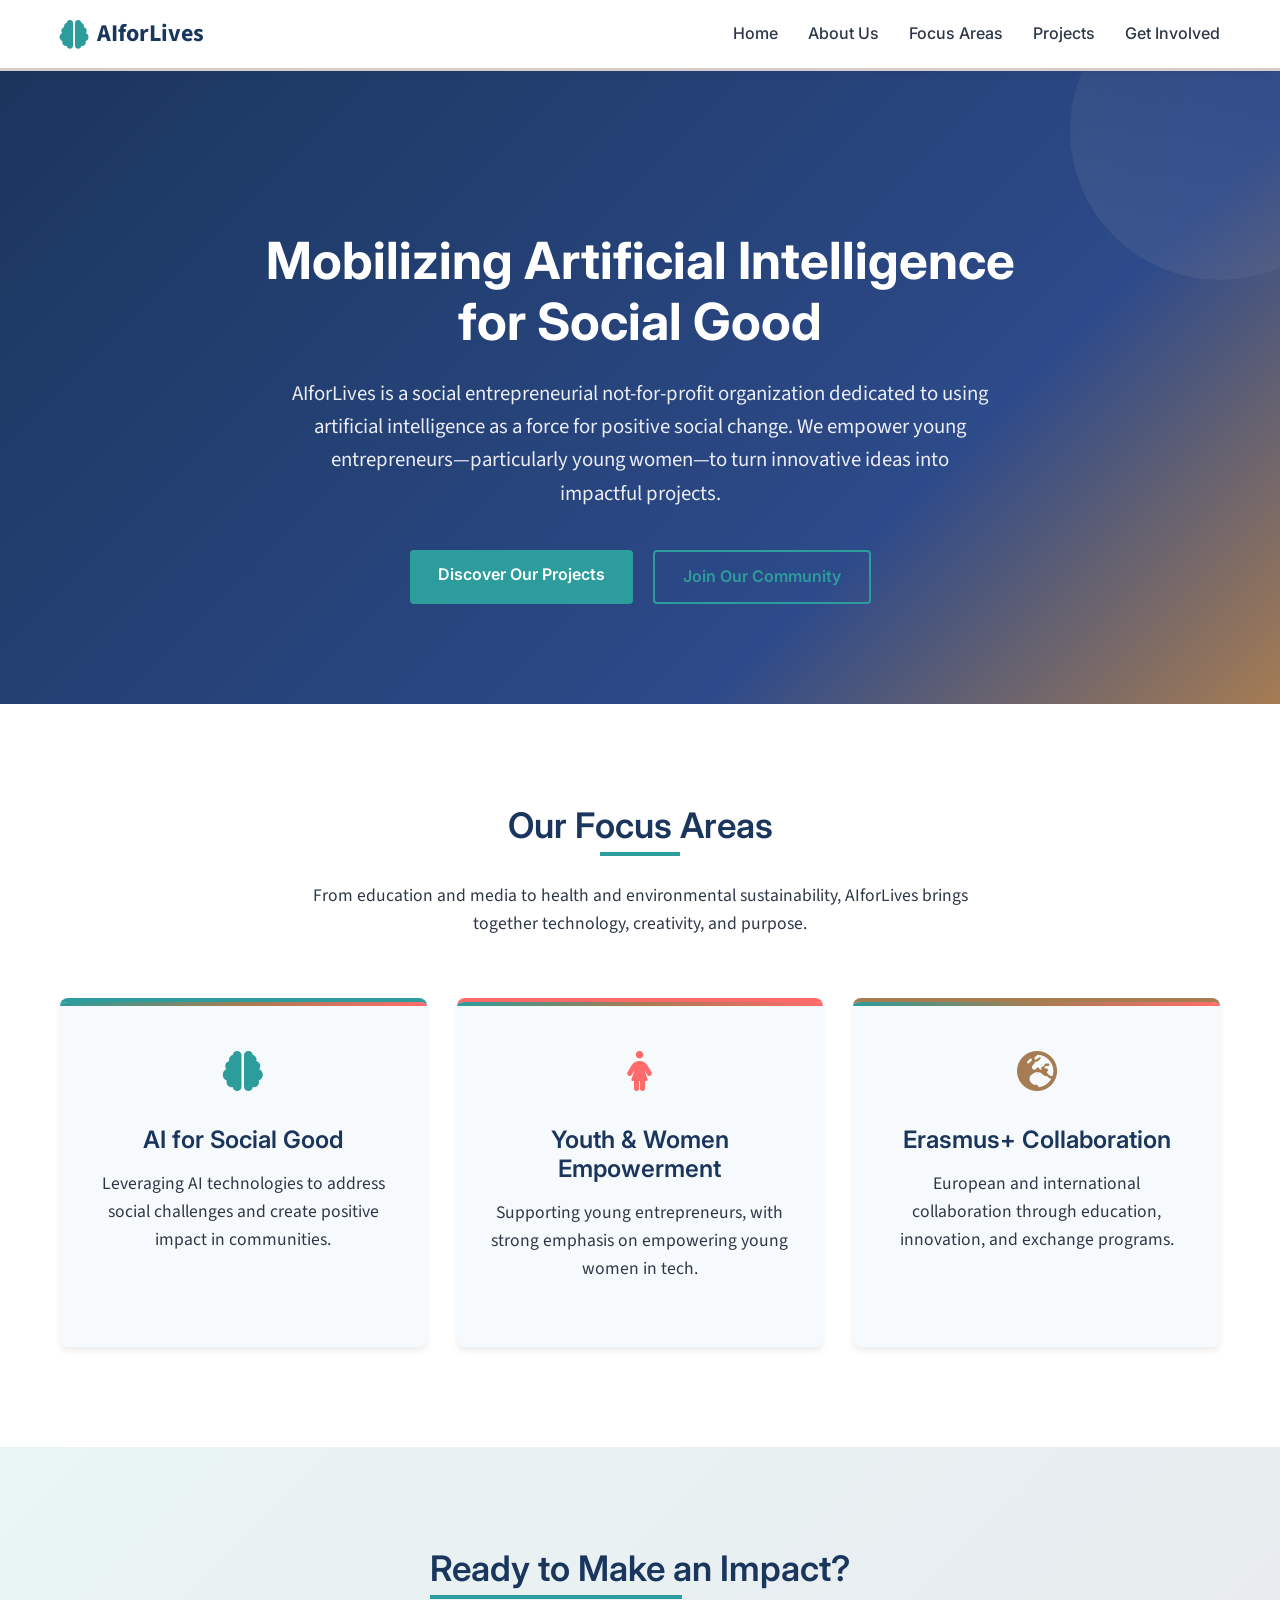
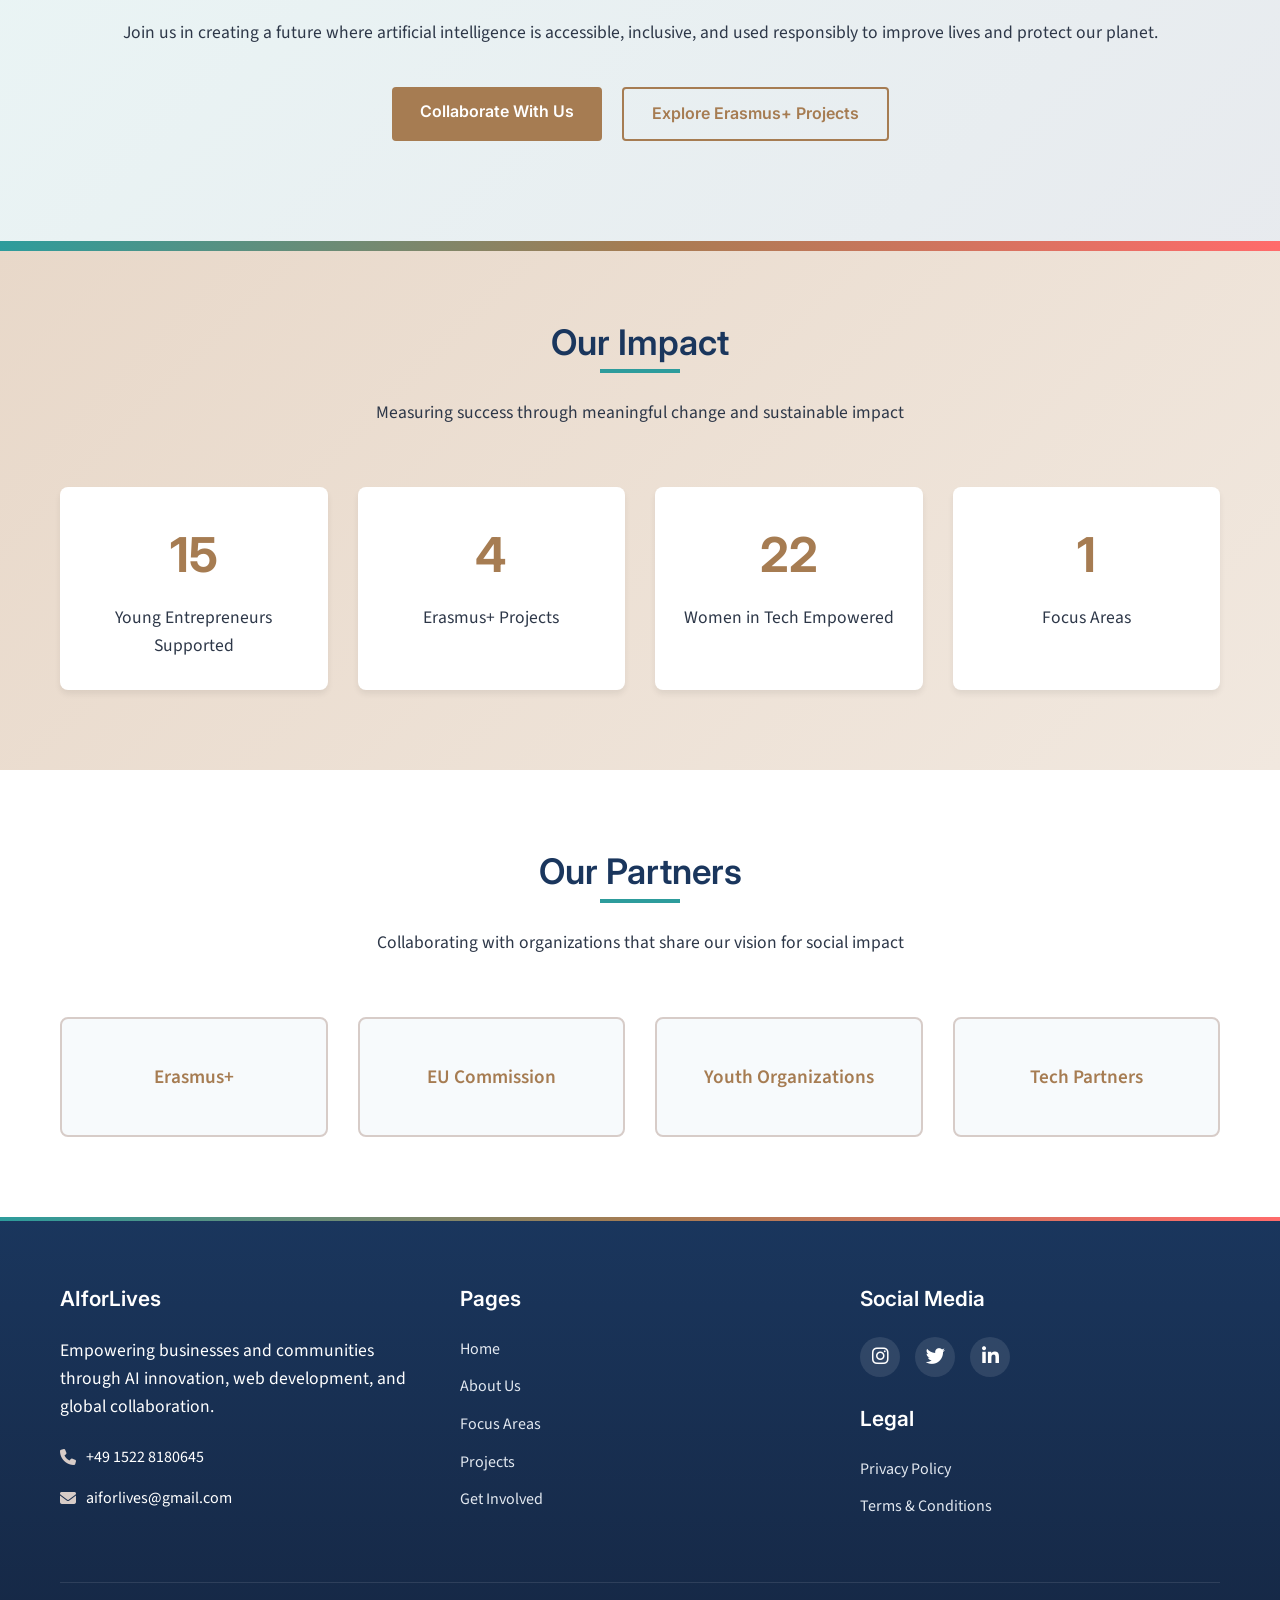
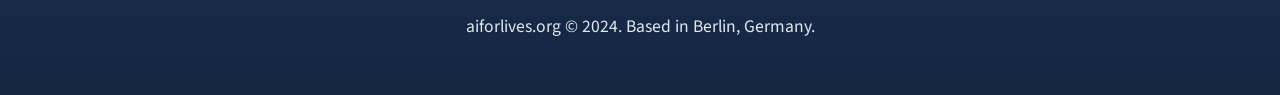
==== index.html @ 3a148ede "added content" ====
<!DOCTYPE html>
<html lang="en">
  <head>
    <meta charset="UTF-8" />
    <meta name="viewport" content="width=device-width, initial-scale=1.0" />
    <title>AI For Lives - Mobilizing AI for Social Good</title>
    <meta
      name="description"
      content="AIforLives is a social entrepreneurial not‑for‑profit organization dedicated to using artificial intelligence as a force for positive social change."
    />

    <!-- Fonts -->
    <link rel="preconnect" href="https://fonts.googleapis.com" />
    <link rel="preconnect" href="https://fonts.gstatic.com" crossorigin />
    <link
      href="https://fonts.googleapis.com/css2?family=Inter:wght@300;400;500;600;700&family=Source+Sans+Pro:wght@300;400;600&display=swap"
      rel="stylesheet"
    />

    <!-- Icons -->
    <link
      rel="stylesheet"
      href="https://cdnjs.cloudflare.com/ajax/libs/font-awesome/6.4.0/css/all.min.css"
    />

    <!-- CSS -->
    <link rel="stylesheet" href="css/style.css" />
    <link rel="stylesheet" href="css/responsive.css" />

    <!-- Favicon -->
    <link rel="icon" type="image/x-icon" href="images/favicon.ico" />
  </head>
  <body>
    <!-- Navigation -->
    <header>
      <div class="container header-container">
        <a href="index.html" class="logo">
          <i class="fas fa-brain logo-icon"></i>
          AIforLives
        </a>

        <button
          class="mobile-menu-btn"
          id="mobileMenuBtn"
          aria-label="Toggle menu"
        >
          <i class="fas fa-bars"></i>
        </button>

        <nav id="mainNav">
          <ul>
            <li><a href="index.html" class="active">Home</a></li>
            <li><a href="about.html">About Us</a></li>
            <li><a href="focus.html">Focus Areas</a></li>
            <li><a href="projects.html">Projects</a></li>
            <li><a href="contact.html">Get Involved</a></li>
          </ul>
        </nav>
      </div>
    </header>

    <!-- Hero Section -->
    <section class="hero" id="home">
      <div class="container">
        <h1>Mobilizing Artificial Intelligence for Social Good</h1>
        <p>
          AIforLives is a social entrepreneurial not‑for‑profit organization
          dedicated to using artificial intelligence as a force for positive
          social change. We empower young entrepreneurs—particularly young
          women—to turn innovative ideas into impactful projects.
        </p>
        <div class="hero-buttons">
          <a href="projects.html" class="btn btn-primary"
            >Discover Our Projects</a
          >
          <a href="contact.html" class="btn btn-secondary"
            >Join Our Community</a
          >
        </div>
      </div>
    </section>

    <!-- Focus Areas Preview -->
    <section class="focus-areas-preview">
      <div class="container">
        <div class="section-title">
          <h2>Our Focus Areas</h2>
          <p>
            From education and media to health and environmental sustainability,
            AIforLives brings together technology, creativity, and purpose.
          </p>
        </div>

        <div class="focus-cards">
          <div class="focus-card">
            <div class="focus-icon">
              <i class="fas fa-brain"></i>
            </div>
            <h3>AI for Social Good</h3>
            <p>
              Leveraging AI technologies to address social challenges and create
              positive impact in communities.
            </p>
          </div>

          <div class="focus-card">
            <div class="focus-icon">
              <i class="fas fa-female"></i>
            </div>
            <h3>Youth & Women Empowerment</h3>
            <p>
              Supporting young entrepreneurs, with strong emphasis on empowering
              young women in tech.
            </p>
          </div>

          <div class="focus-card">
            <div class="focus-icon">
              <i class="fas fa-globe-europe"></i>
            </div>
            <h3>Erasmus+ Collaboration</h3>
            <p>
              European and international collaboration through education,
              innovation, and exchange programs.
            </p>
          </div>
        </div>
      </div>
    </section>

    <!-- CTA Section -->
    <section class="cta-section">
      <div class="container">
        <h2>Ready to Make an Impact?</h2>
        <p>
          Join us in creating a future where artificial intelligence is
          accessible, inclusive, and used responsibly to improve lives and
          protect our planet.
        </p>
        <div class="cta-buttons">
          <a href="contact.html" class="btn btn-coral">Collaborate With Us</a>
          <a href="projects.html" class="btn btn-secondary"
            >Explore Erasmus+ Projects</a
          >
        </div>
      </div>
    </section>

    <!-- Add after CTA section and before footer -->

    <!-- Impact Stats Section -->
    <section class="impact-stats brown-section">
      <div class="container">
        <div class="section-title">
          <h2>Our Impact</h2>
          <p>
            Measuring success through meaningful change and sustainable impact
          </p>
        </div>

        <div class="stats-grid">
          <div class="stat-item">
            <div class="stat-number" data-count="50">0</div>
            <div class="stat-label">Young Entrepreneurs Supported</div>
          </div>
          <div class="stat-item">
            <div class="stat-number" data-count="12">0</div>
            <div class="stat-label">Erasmus+ Projects</div>
          </div>
          <div class="stat-item">
            <div class="stat-number" data-count="75">0</div>
            <div class="stat-label">Women in Tech Empowered</div>
          </div>
          <div class="stat-item">
            <div class="stat-number" data-count="3">0</div>
            <div class="stat-label">Focus Areas</div>
          </div>
        </div>
      </div>
    </section>

    <!-- Partners Section -->
    <section class="partners-section">
      <div class="container">
        <div class="section-title">
          <h2>Our Partners</h2>
          <p>
            Collaborating with organizations that share our vision for social
            impact
          </p>
        </div>

        <div class="partners-grid">
          <div class="partner-logo">Erasmus+</div>
          <div class="partner-logo">EU Commission</div>
          <div class="partner-logo">Youth Organizations</div>
          <div class="partner-logo">Tech Partners</div>
        </div>
      </div>
    </section>

    <!-- Footer -->
    <footer>
      <div class="container">
        <div class="footer-content">
          <div class="footer-col">
            <h3>AIforLives</h3>
            <p>
              Empowering businesses and communities through AI innovation, web
              development, and global collaboration.
            </p>
            <div class="contact-info">
              <div>
                <i class="fas fa-phone"></i>
                <span>+49 1522 8180645</span>
              </div>
              <div>
                <i class="fas fa-envelope"></i>
                <span>aiforlives@gmail.com</span>
              </div>
            </div>
          </div>

          <div class="footer-col">
            <h3>Pages</h3>
            <ul>
              <li><a href="index.html">Home</a></li>
              <li><a href="about.html">About Us</a></li>
              <li><a href="focus.html">Focus Areas</a></li>
              <li><a href="projects.html">Projects</a></li>
              <li><a href="contact.html">Get Involved</a></li>
            </ul>
          </div>

          <div class="footer-col">
            <h3>Social Media</h3>
            <div class="social-links">
              <a href="#" aria-label="Instagram"
                ><i class="fab fa-instagram"></i
              ></a>
              <a href="#" aria-label="X (Twitter)"
                ><i class="fab fa-twitter"></i
              ></a>
              <a href="#" aria-label="LinkedIn"
                ><i class="fab fa-linkedin-in"></i
              ></a>
            </div>

            <h3 style="margin-top: 30px;">Legal</h3>
            <ul>
              <li><a href="#">Privacy Policy</a></li>
              <li><a href="#">Terms & Conditions</a></li>
            </ul>
          </div>
        </div>

        <div class="copyright">
          <p>aiforlives.org © 2024. Based in Berlin, Germany.</p>
        </div>
      </div>
    </footer>

    <!-- JavaScript -->
    <script src="js/main.js"></script>
  </body>
</html>
---- css/style.css ----
/* CSS Variables */
:root {
  --primary-blue: #1a365d;
  --primary-blue-light: #2d4a8a;
  --teal: #2d9c9c;
  --teal-light: #4abfbf;
  --coral: #ff6b6b;
  --coral-light: #ff8e8e;
  --brown: #a67c52; /* Medium brown */
  --brown-light: #d7ccc8; /* Light brown */
  --brown-warm: #e8d8c9; /* Warm light brown */
  --light-gray: #f7fafc;
  --medium-gray: #e2e8f0;
  --dark-gray: #2d3748;
  --white: #ffffff;
  --transition: all 0.3s ease;
  --shadow: 0 4px 6px rgba(0, 0, 0, 0.07);
  --shadow-lg: 0 10px 25px rgba(0, 0, 0, 0.1);
}

/* Reset & Base Styles */
* {
  margin: 0;
  padding: 0;
  box-sizing: border-box;
}

html {
  scroll-behavior: smooth;
}

body {
  font-family: "Source Sans Pro", sans-serif;
  line-height: 1.6;
  color: var(--dark-gray);
  background-color: var(--white);
  overflow-x: hidden;
}

h1,
h2,
h3,
h4 {
  font-family: "Inter", sans-serif;
  font-weight: 600;
  line-height: 1.2;
  margin-bottom: 1rem;
  color: var(--primary-blue);
}

h1 {
  font-size: 2.8rem;
  font-weight: 700;
}

h2 {
  font-size: 2.2rem;
  position: relative;
  display: inline-block;
}

h2:after {
  content: "";
  position: absolute;
  width: 60%;
  height: 4px;
  background: var(--teal);
  bottom: -10px;
  left: 0;
}

h3 {
  font-size: 1.5rem;
}

p {
  margin-bottom: 1.5rem;
  font-size: 1.1rem;
}

a {
  text-decoration: none;
  color: var(--teal);
  transition: var(--transition);
}

a:hover {
  color: var(--teal-light);
}

.container {
  width: 100%;
  max-width: 1200px;
  margin: 0 auto;
  padding: 0 20px;
}

.btn {
  display: inline-block;
  padding: 12px 28px;
  border-radius: 4px;
  font-weight: 600;
  font-family: "Inter", sans-serif;
  cursor: pointer;
  transition: var(--transition);
  border: none;
  font-size: 1rem;
}

.btn-primary {
  background-color: var(--teal);
  color: var(--white);
}

.btn-primary:hover {
  background-color: var(--teal-light);
  color: var(--white);
  transform: translateY(-2px);
  box-shadow: var(--shadow);
}

.btn-secondary {
  background-color: transparent;
  color: var(--teal);
  border: 2px solid var(--teal);
}

.btn-secondary:hover {
  background-color: var(--teal);
  color: var(--white);
  transform: translateY(-2px);
}

.btn-coral {
  background-color: var(--coral);
  color: var(--white);
}

.btn-coral:hover {
  background-color: var(--coral-light);
  color: var(--white);
  transform: translateY(-2px);
}

/* Header & Navigation */
header {
  background-color: var(--white);
  box-shadow: 0 2px 10px rgba(0, 0, 0, 0.05);
  position: fixed;
  width: 100%;
  top: 0;
  z-index: 1000;
}

.header-container {
  display: flex;
  justify-content: space-between;
  align-items: center;
  padding: 15px 20px;
}

.logo {
  display: flex;
  align-items: center;
  font-weight: 700;
  font-size: 1.5rem;
  color: var(--primary-blue);
}

.logo-icon {
  color: var(--teal);
  margin-right: 8px;
  font-size: 1.8rem;
}

nav ul {
  display: flex;
  list-style: none;
}

nav li {
  margin-left: 30px;
}

nav a {
  color: var(--dark-gray);
  font-weight: 500;
  font-family: "Inter", sans-serif;
  position: relative;
  padding: 5px 0;
}

nav a:hover,
nav a.active {
  color: var(--teal);
}

nav a:after {
  content: "";
  position: absolute;
  width: 0;
  height: 2px;
  background: var(--teal);
  bottom: 0;
  left: 0;
  transition: var(--transition);
}

nav a:hover:after,
nav a.active:after {
  width: 100%;
}

.mobile-menu-btn {
  display: none;
  background: none;
  border: none;
  font-size: 1.5rem;
  color: var(--primary-blue);
  cursor: pointer;
}

/* Hero Section */
.hero h1 {
  color: var(--white);
  font-size: 3.2rem;
  max-width: 800px;
  margin: 0 auto 1.5rem;
}

.hero p {
  font-size: 1.3rem;
  max-width: 700px;
  margin: 0 auto 2.5rem;
  opacity: 0.9;
}

.hero-buttons {
  display: flex;
  justify-content: center;
  gap: 20px;
  margin-top: 2rem;
}

.btn-brown {
  background-color: var(--brown);
  color: var(--white);
}

.btn-brown:hover {
  background-color: #8c6b45;
  color: var(--white);
  transform: translateY(-2px);
}

.btn-brown-light {
  background-color: var(--brown-light);
  color: var(--dark-gray);
}

.btn-brown-light:hover {
  background-color: #c5b7b0;
  color: var(--dark-gray);
  transform: translateY(-2px);
}

/* Update hero section with brown accent */
.hero {
  background: linear-gradient(
    135deg,
    var(--primary-blue) 0%,
    var(--primary-blue-light) 70%,
    var(--brown) 100%
  );
  color: var(--white);
  padding: 160px 0 100px;
  margin-top: 70px;
  text-align: center;
  position: relative;
  overflow: hidden;
}

.hero:before {
  content: "";
  position: absolute;
  top: 0;
  right: 0;
  width: 300px;
  height: 300px;
  background: linear-gradient(45deg, var(--brown-light), transparent);
  border-radius: 50%;
  transform: translate(30%, -30%);
  opacity: 0.1;
}

/* Add brown accents to focus cards */
.focus-card:nth-child(1) {
  border-top-color: var(--teal);
}

.focus-card:nth-child(2) {
  border-top-color: var(--coral);
}

.focus-card:nth-child(3) {
  border-top-color: var(--brown);
}

/* Brown accent sections */
.brown-section {
  background-color: var(--brown-warm);
  padding: 80px 0;
}

/* Section Common Styles */
.section-title {
  text-align: center;
  margin-bottom: 60px;
}

.section-title h2:after {
  left: 50%;
  transform: translateX(-50%);
  width: 80px;
}

.section-title p {
  max-width: 700px;
  margin: 20px auto 0;
}

/* Focus Areas Preview */
.focus-areas-preview {
  padding: 100px 0;
  background-color: var(--white);
}

.focus-cards {
  display: grid;
  grid-template-columns: repeat(auto-fit, minmax(300px, 1fr));
  gap: 30px;
}

.focus-card {
  background: var(--light-gray);
  border-radius: 8px;
  padding: 40px 30px;
  text-align: center;
  box-shadow: var(--shadow);
  transition: var(--transition);
  border-top: 4px solid transparent;
}

.focus-card:hover {
  transform: translateY(-10px);
  box-shadow: var(--shadow-lg);
  border-top-color: var(--teal);
}

.focus-icon {
  font-size: 2.5rem;
  color: var(--teal);
  margin-bottom: 20px;
}

.focus-card h3 {
  margin-bottom: 15px;
}

.focus-card:nth-child(1) .focus-icon {
  color: var(--teal);
}

.focus-card:nth-child(2) .focus-icon {
  color: var(--coral);
}

.focus-card:nth-child(3) .focus-icon {
  color: var(--brown);
}

/* CTA Section */
.cta-section {
  padding: 100px 0;
  background: linear-gradient(
    135deg,
    rgba(45, 156, 156, 0.1) 0%,
    rgba(26, 54, 93, 0.1) 100%
  );
  text-align: center;
}

.cta-section h2 {
  margin-bottom: 30px;
}

.cta-buttons {
  display: flex;
  justify-content: center;
  gap: 20px;
  margin-top: 40px;
  flex-wrap: wrap;
}

/* Footer */
footer {
  background: linear-gradient(to bottom, var(--primary-blue) 0%, #152642 100%);
  color: var(--white);
  padding: 70px 0 30px;
  position: relative;
}

footer:before {
  content: "";
  position: absolute;
  top: 0;
  left: 0;
  right: 0;
  height: 4px;
  background: linear-gradient(90deg, var(--teal), var(--brown), var(--coral));
}

.footer-content {
  display: grid;
  grid-template-columns: repeat(auto-fit, minmax(250px, 1fr));
  gap: 40px;
  margin-bottom: 50px;
}

.footer-col h3 {
  color: var(--white);
  margin-bottom: 25px;
  font-size: 1.3rem;
}

.footer-col ul {
  list-style: none;
}

.footer-col li {
  margin-bottom: 12px;
}

.footer-col a {
  color: var(--medium-gray);
}

.footer-col a:hover {
  color: var(--teal-light);
}

.contact-info {
  margin-top: 10px;
}

.contact-info div {
  margin-bottom: 15px;
  display: flex;
  align-items: flex-start;
}

.contact-info i {
  margin-right: 10px;
  color: var(--brown-light);
  margin-top: 4px;
}

.social-links {
  display: flex;
  gap: 15px;
  margin-top: 20px;
}

.social-links a {
  display: inline-flex;
  align-items: center;
  justify-content: center;
  width: 40px;
  height: 40px;
  background-color: rgba(255, 255, 255, 0.1);
  border-radius: 50%;
  color: var(--white);
  font-size: 1.2rem;
  transition: var(--transition);
}

.social-links a:hover {
  background-color: var(--teal);
  transform: translateY(-3px);
}

.copyright {
  text-align: center;
  padding-top: 30px;
  border-top: 1px solid rgba(255, 255, 255, 0.1);
  color: var(--medium-gray);
  font-size: 0.9rem;
}

/* Impact Stats Section */
.impact-stats {
  padding: 80px 0;
  background: linear-gradient(135deg, var(--brown-warm) 0%, #f1e8df 100%);
  text-align: center;
}

.stats-grid {
  display: grid;
  grid-template-columns: repeat(auto-fit, minmax(200px, 1fr));
  gap: 30px;
  margin-top: 50px;
}

.stat-item {
  background: var(--white);
  padding: 30px 20px;
  border-radius: 8px;
  box-shadow: var(--shadow);
  transition: var(--transition);
}

.stat-item:hover {
  transform: translateY(-5px);
  box-shadow: var(--shadow-lg);
}

.stat-number {
  font-size: 3rem;
  font-weight: 700;
  font-family: "Inter", sans-serif;
  color: var(--brown);
  margin-bottom: 10px;
}

.stat-label {
  color: var(--dark-gray);
  font-size: 1.1rem;
}

/* Partners Section */
.partners-section {
  padding: 80px 0;
  background-color: var(--white);
}

.partners-grid {
  display: grid;
  grid-template-columns: repeat(auto-fit, minmax(200px, 1fr));
  gap: 30px;
  margin-top: 50px;
}

.partner-logo {
  background: var(--light-gray);
  border: 2px solid var(--brown-light);
  border-radius: 8px;
  height: 120px;
  display: flex;
  align-items: center;
  justify-content: center;
  font-weight: 600;
  color: var(--brown);
  font-size: 1.2rem;
  transition: var(--transition);
}

.partner-logo:hover {
  background: var(--brown-warm);
  transform: scale(1.05);
}

/* Update header with brown accent */
header {
  background-color: var(--white);
  box-shadow: 0 2px 10px rgba(0, 0, 0, 0.05);
  position: fixed;
  width: 100%;
  top: 0;
  z-index: 1000;
  border-bottom: 3px solid var(--brown-light);
}

/* Brown accent for active navigation */
nav a.active {
  color: var(--brown);
}

nav a.active:after {
  background: var(--brown);
}

/* Update buttons in CTA section */
.cta-buttons .btn:nth-child(1) {
  background-color: var(--brown);
}

.cta-buttons .btn:nth-child(1):hover {
  background-color: #8c6b45;
}

.cta-buttons .btn:nth-child(2) {
  border-color: var(--brown);
  color: var(--brown);
}

.cta-buttons .btn:nth-child(2):hover {
  background-color: var(--brown);
  color: var(--white);
}

/* Brown accent in focus cards */
.focus-card {
  position: relative;
  overflow: hidden;
}

.focus-card:after {
  content: "";
  position: absolute;
  top: 0;
  left: 0;
  width: 100%;
  height: 4px;
  background: linear-gradient(90deg, var(--teal), var(--brown), var(--coral));
}


/* Additional Utility Classes */
.brown-section {
    background: linear-gradient(135deg, var(--brown-warm) 0%, #f1e8df 100%);
    position: relative;
}

.brown-section:before {
    content: '';
    position: absolute;
    top: 0;
    left: 0;
    right: 0;
    height: 10px;
    background: linear-gradient(90deg, var(--teal), var(--brown), var(--coral));
}

/* Text colors */
.text-brown {
    color: var(--brown);
}

.text-teal {
    color: var(--teal);
}

.text-coral {
    color: var(--coral);
}

/* Background colors */
.bg-brown-light {
    background-color: var(--brown-light);
}

.bg-brown-warm {
    background-color: var(--brown-warm);
}

/* Border colors */
.border-brown {
    border-color: var(--brown);
}

.border-teal {
    border-color: var(--teal);
}

.border-coral {
    border-color: var(--coral);
}

/* Additional Button Styles for Focus Page */
.btn-teal {
    background-color: var(--teal);
    color: var(--white);
    border: none;
}

.btn-teal:hover {
    background-color: var(--teal-light);
    color: var(--white);
}

.btn-coral {
    background-color: var(--coral);
    color: var(--white);
    border: none;
}

.btn-coral:hover {
    background-color: var(--coral-light);
    color: var(--white);
}

.btn-brown {
    background-color: var(--brown);
    color: var(--white);
    border: none;
}

.btn-brown:hover {
    background-color: #8c6b45;
    color: var(--white);
}

.btn-small {
    padding: 8px 20px;
    font-size: 0.9rem;
}

/* Error States for Forms */
.error {
    border-color: var(--coral) !important;
    background-color: rgba(255, 107, 107, 0.05) !important;
}

.error:focus {
    box-shadow: 0 0 0 3px rgba(255, 107, 107, 0.1) !important;
}

.error-message {
    color: var(--coral) !important;
    font-size: 0.9rem !important;
    margin-top: 5px !important;
}

.checkbox-group.error label {
    color: var(--coral) !important;
}

/* Animation for form success */
@keyframes fadeInUp {
    from {
        opacity: 0;
        transform: translateY(20px);
    }
    to {
        opacity: 1;
        transform: translateY(0);
    }
}

.form-success {
    animation: fadeInUp 0.5s ease;
}

/* Loading spinner */
.fa-spinner {
    animation: spin 1s linear infinite;
}

@keyframes spin {
    0% { transform: rotate(0deg); }
    100% { transform: rotate(360deg); }
}
---- css/responsive.css ----
/* Responsive Styles */
@media (max-width: 1200px) {
  .container {
    max-width: 1000px;
  }
}

@media (max-width: 992px) {
  h1 {
    font-size: 2.5rem;
  }

  h2 {
    font-size: 2rem;
  }

  .hero {
    padding: 140px 0 80px;
  }

  .hero h1 {
    font-size: 2.8rem;
  }

  .focus-cards {
    grid-template-columns: repeat(auto-fit, minmax(280px, 1fr));
  }
}

@media (max-width: 768px) {
  .mobile-menu-btn {
    display: block;
  }

  nav {
    position: fixed;
    top: 70px;
    left: 0;
    width: 100%;
    background-color: var(--white);
    box-shadow: 0 5px 10px rgba(0, 0, 0, 0.1);
    transform: translateY(-150%);
    transition: transform 0.3s ease;
    z-index: 999;
    overflow-y: auto;
    max-height: calc(100vh - 70px);
  }

  nav.active {
    transform: translateY(0);
  }

  nav ul {
    flex-direction: column;
    padding: 20px;
  }

  nav li {
    margin: 0 0 20px 0;
  }

  .hero-buttons,
  .cta-buttons {
    flex-direction: column;
    align-items: center;
  }

  .btn {
    width: 100%;
    max-width: 300px;
    text-align: center;
    margin-bottom: 10px;
  }

  .focus-cards {
    grid-template-columns: 1fr;
    gap: 20px;
  }

  .footer-content {
    grid-template-columns: 1fr;
    gap: 30px;
  }
}

@media (max-width: 576px) {
  h1 {
    font-size: 2.2rem;
  }

  h2 {
    font-size: 1.8rem;
  }

  h3 {
    font-size: 1.3rem;
  }

  .hero h1 {
    font-size: 2.2rem;
  }

  .hero p {
    font-size: 1.1rem;
  }

  .header-container {
    padding: 15px;
  }

  .container {
    padding: 0 15px;
  }

  .hero,
  .focus-areas-preview,
  .cta-section {
    padding: 80px 0;
  }

  .focus-card {
    padding: 30px 20px;
  }
}

/* Print Styles */
@media print {
  header,
  .hero-buttons,
  .cta-section,
  footer,
  .social-links {
    display: none;
  }

  .hero {
    padding: 50px 0;
    margin-top: 0;
    background: none;
    color: black;
  }

  .hero h1 {
    color: black;
  }

  body {
    font-size: 12pt;
    line-height: 1.4;
  }
}
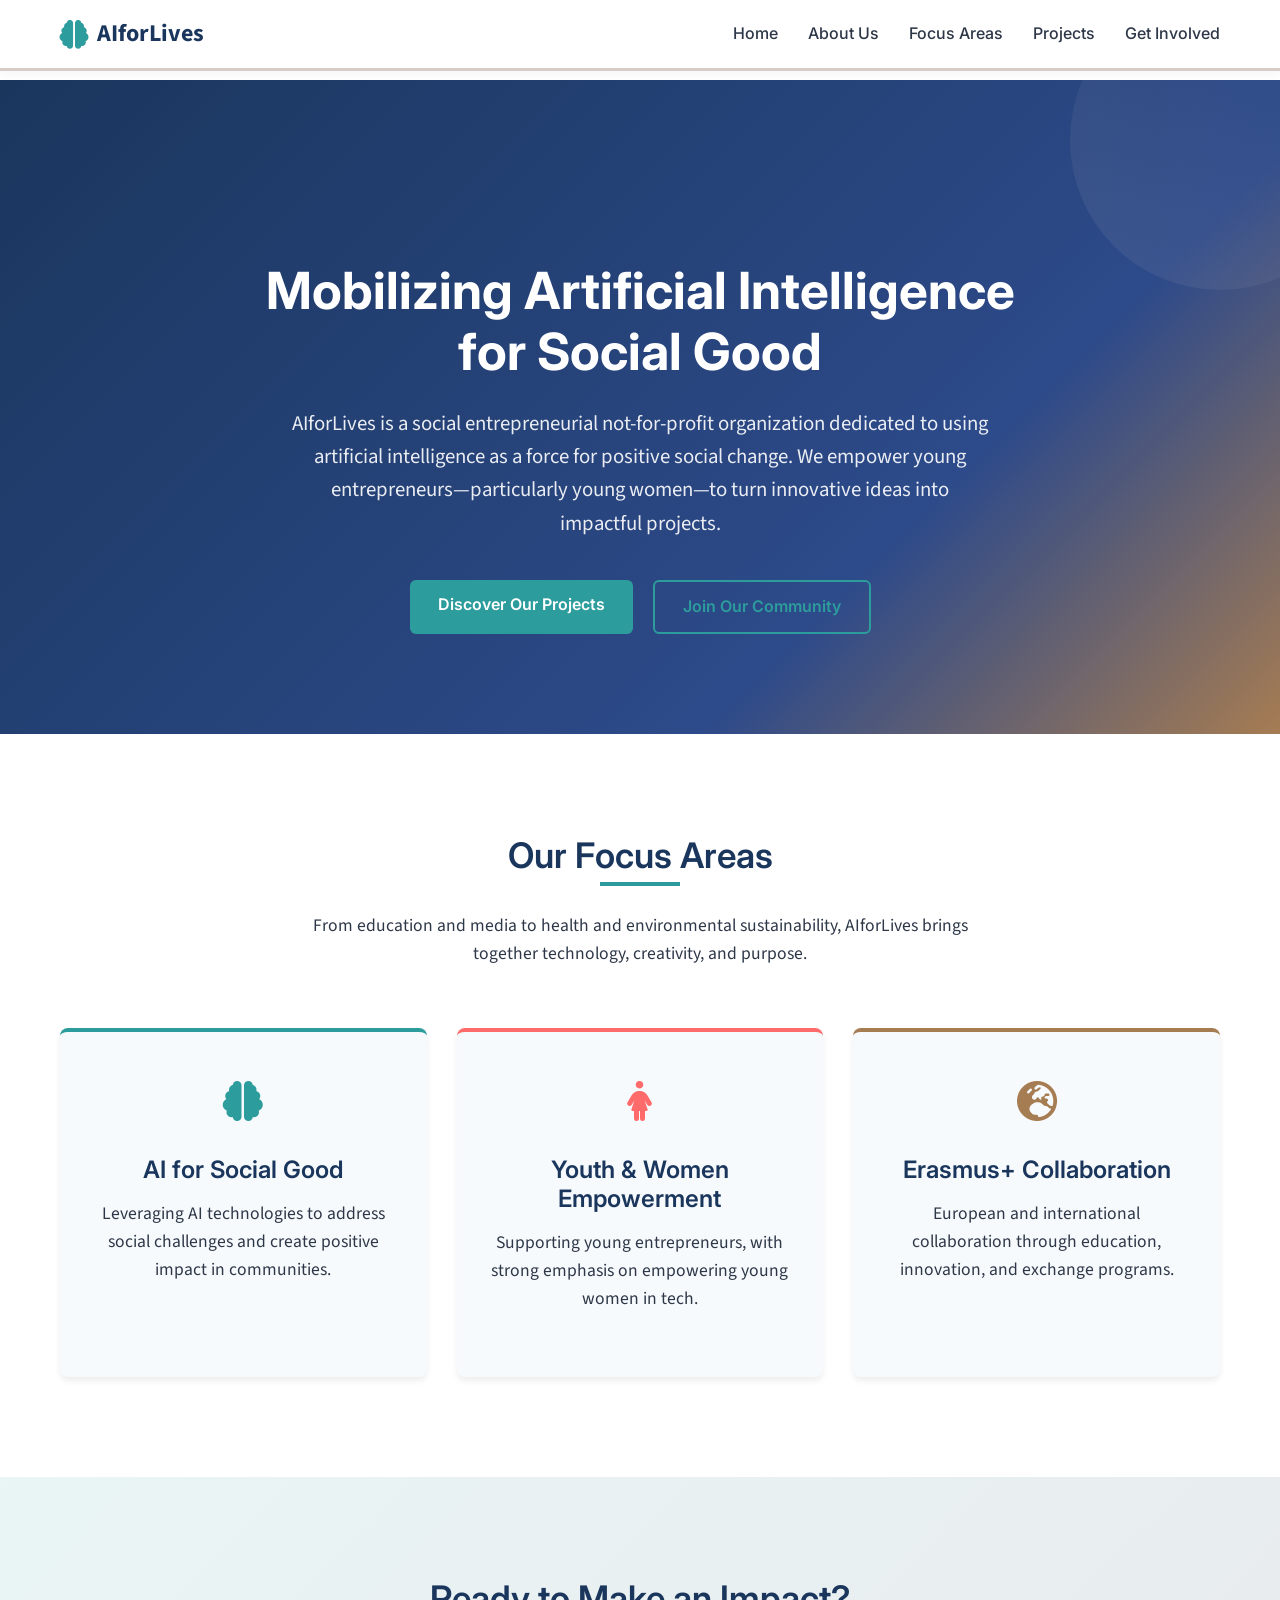
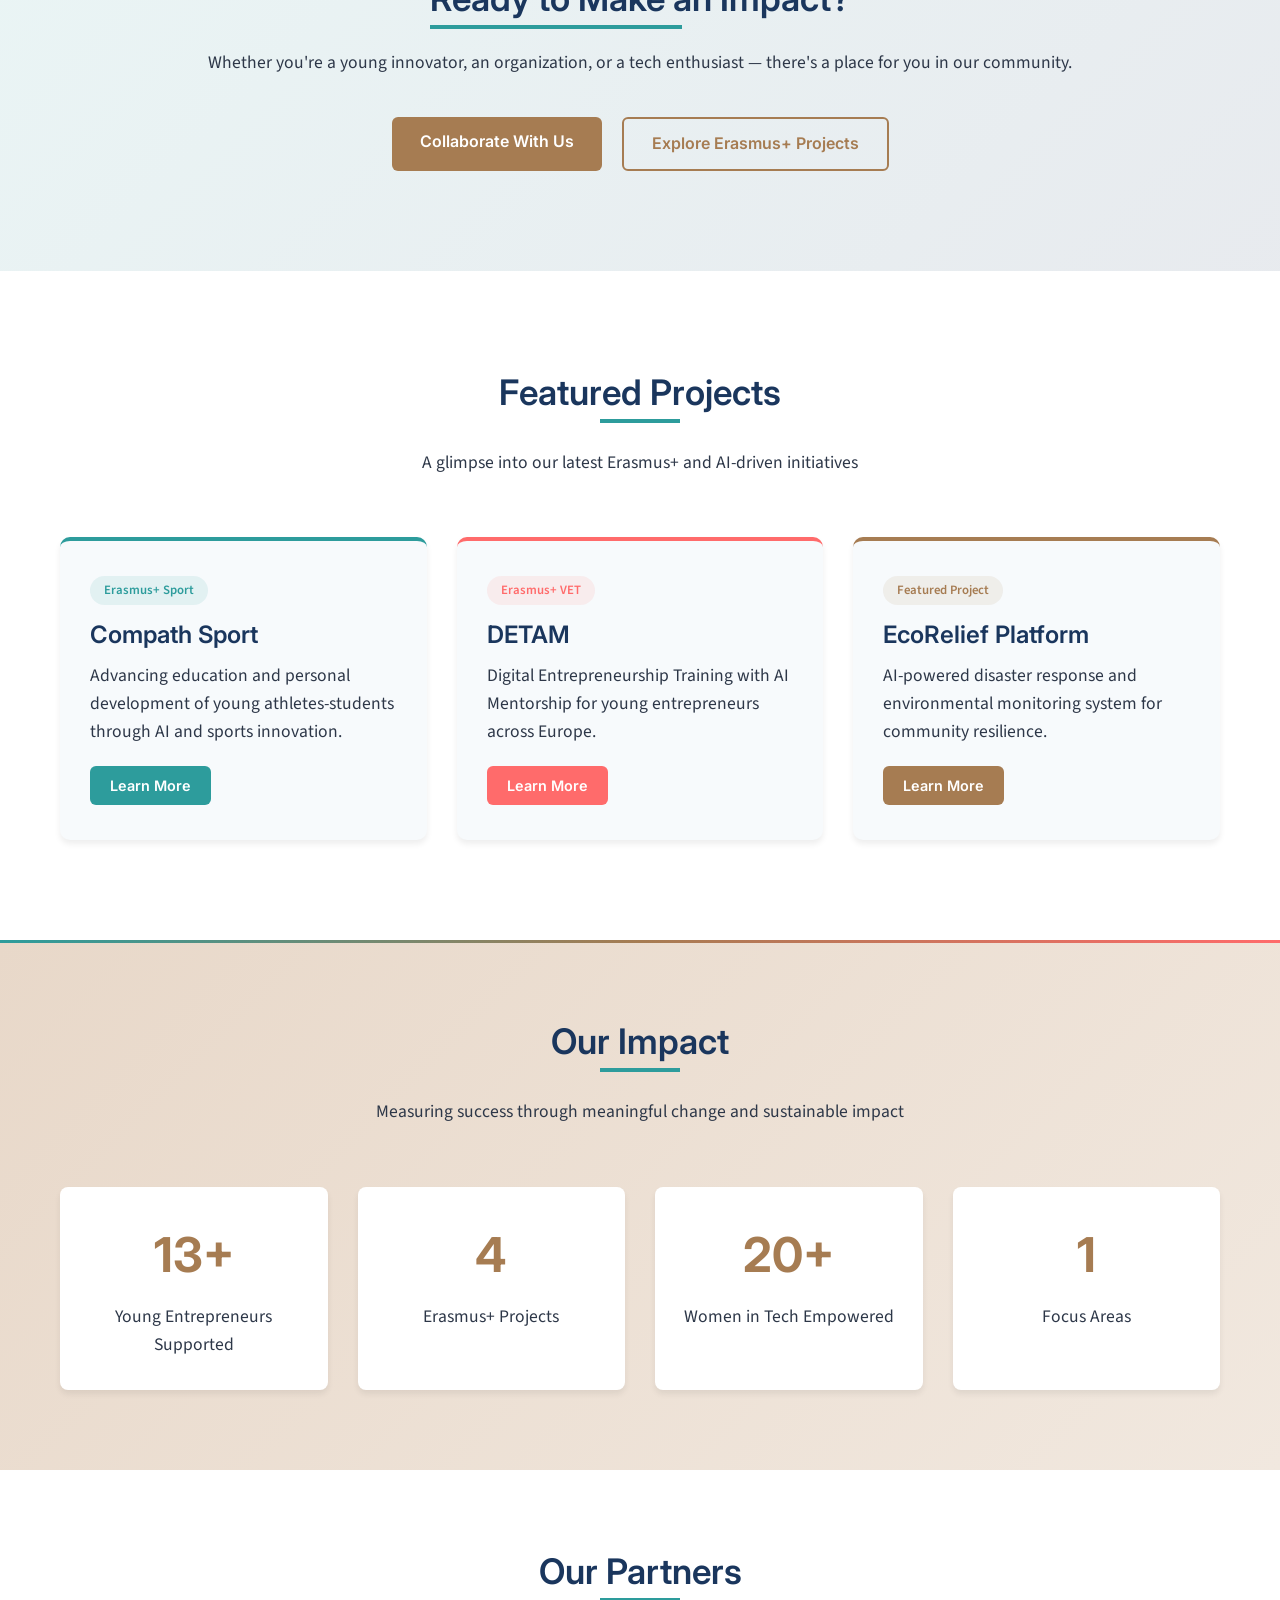
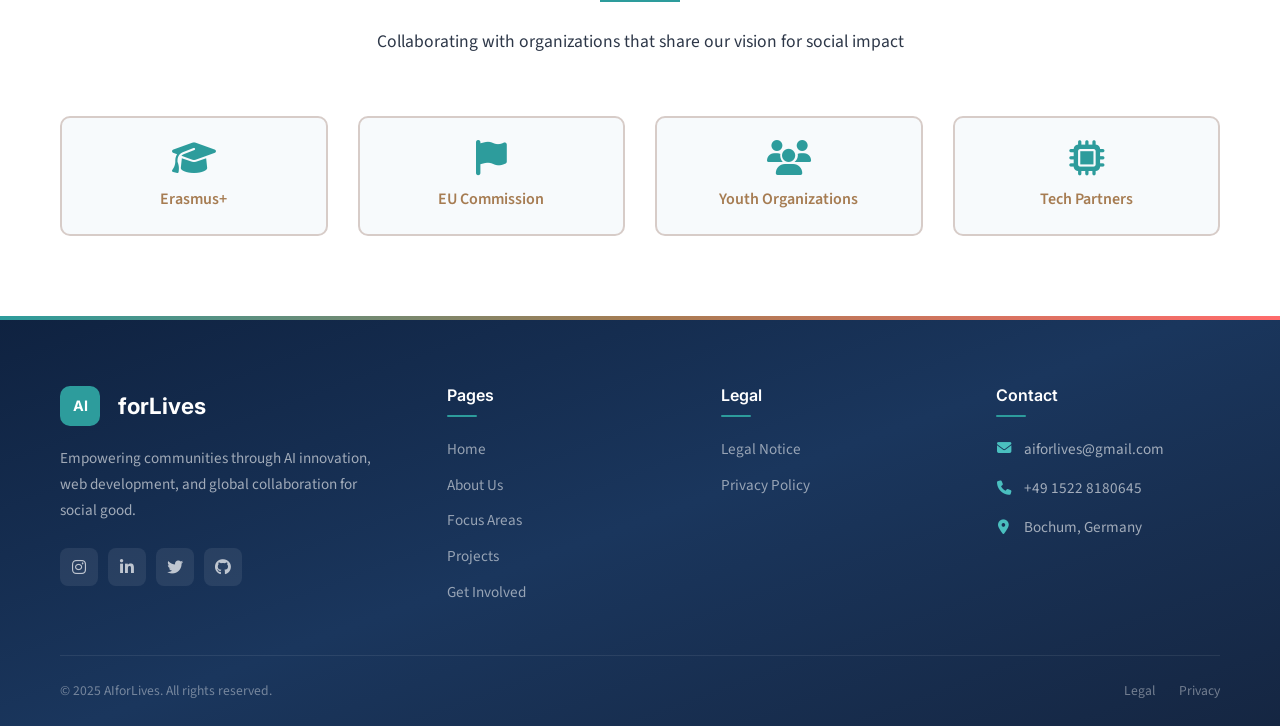
==== commit c831fc16: "updated projects page, legal and all for css" ====
--- a/index.html
+++ b/index.html
@@ -133,9 +133,8 @@
       <div class="container">
         <h2>Ready to Make an Impact?</h2>
         <p>
-          Join us in creating a future where artificial intelligence is
-          accessible, inclusive, and used responsibly to improve lives and
-          protect our planet.
+          Whether you're a young innovator, an organization, or a tech
+          enthusiast — there's a place for you in our community.
         </p>
         <div class="cta-buttons">
           <a href="contact.html" class="btn btn-coral">Collaborate With Us</a>
@@ -146,6 +145,50 @@
       </div>
     </section>
 
+    <!-- Featured Projects Section -->
+    <section class="featured-projects">
+      <div class="container">
+        <div class="section-title">
+          <h2>Featured Projects</h2>
+          <p>
+            A glimpse into our latest Erasmus+ and AI-driven initiatives
+          </p>
+        </div>
+
+        <div class="featured-grid">
+          <div class="featured-card">
+            <div class="featured-tag">Erasmus+ Sport</div>
+            <h3>Compath Sport</h3>
+            <p>
+              Advancing education and personal development of young
+              athletes-students through AI and sports innovation.
+            </p>
+            <a href="projects.html" class="btn btn-small btn-teal">Learn More</a>
+          </div>
+
+          <div class="featured-card">
+            <div class="featured-tag">Erasmus+ VET</div>
+            <h3>DETAM</h3>
+            <p>
+              Digital Entrepreneurship Training with AI Mentorship for young
+              entrepreneurs across Europe.
+            </p>
+            <a href="projects.html" class="btn btn-small btn-coral">Learn More</a>
+          </div>
+
+          <div class="featured-card">
+            <div class="featured-tag">Featured Project</div>
+            <h3>EcoRelief Platform</h3>
+            <p>
+              AI-powered disaster response and environmental monitoring system
+              for community resilience.
+            </p>
+            <a href="projects.html" class="btn btn-small btn-brown">Learn More</a>
+          </div>
+        </div>
+      </div>
+    </section>
+
     <!-- Add after CTA section and before footer -->
 
     <!-- Impact Stats Section -->
@@ -160,7 +203,7 @@
 
         <div class="stats-grid">
           <div class="stat-item">
-            <div class="stat-number" data-count="50">0</div>
+            <div class="stat-number" data-count="50" data-suffix="+">0</div>
             <div class="stat-label">Young Entrepreneurs Supported</div>
           </div>
           <div class="stat-item">
@@ -168,7 +211,7 @@
             <div class="stat-label">Erasmus+ Projects</div>
           </div>
           <div class="stat-item">
-            <div class="stat-number" data-count="75">0</div>
+            <div class="stat-number" data-count="75" data-suffix="+">0</div>
             <div class="stat-label">Women in Tech Empowered</div>
           </div>
           <div class="stat-item">
@@ -191,71 +234,87 @@
         </div>
 
         <div class="partners-grid">
-          <div class="partner-logo">Erasmus+</div>
-          <div class="partner-logo">EU Commission</div>
-          <div class="partner-logo">Youth Organizations</div>
-          <div class="partner-logo">Tech Partners</div>
+          <div class="partner-logo">
+            <i class="fas fa-graduation-cap"></i>
+            <span>Erasmus+</span>
+          </div>
+          <div class="partner-logo">
+            <i class="fas fa-flag"></i>
+            <span>EU Commission</span>
+          </div>
+          <div class="partner-logo">
+            <i class="fas fa-users"></i>
+            <span>Youth Organizations</span>
+          </div>
+          <div class="partner-logo">
+            <i class="fas fa-microchip"></i>
+            <span>Tech Partners</span>
+          </div>
         </div>
       </div>
     </section>
 
     <!-- Footer -->
-    <footer>
-      <div class="container">
-        <div class="footer-content">
-          <div class="footer-col">
-            <h3>AIforLives</h3>
-            <p>
-              Empowering businesses and communities through AI innovation, web
-              development, and global collaboration.
-            </p>
-            <div class="contact-info">
-              <div>
+    <footer class="footer">
+      <div class="container">
+        <div class="footer-main">
+          <div class="footer-grid">
+            <div class="footer-brand">
+              <div class="footer-logo">
+                <span class="logo-icon">AI</span>
+                <span class="logo-text">forLives</span>
+              </div>
+              <p class="footer-description">
+                Empowering communities through AI innovation, web development,
+                and global collaboration for social good.
+              </p>
+              <div class="footer-social">
+                <a href="#" aria-label="Instagram"><i class="fab fa-instagram"></i></a>
+                <a href="#" aria-label="LinkedIn"><i class="fab fa-linkedin-in"></i></a>
+                <a href="#" aria-label="Twitter"><i class="fab fa-twitter"></i></a>
+                <a href="#" aria-label="GitHub"><i class="fab fa-github"></i></a>
+              </div>
+            </div>
+            <div class="footer-col">
+              <h4>Pages</h4>
+              <ul class="footer-links">
+                <li><a href="index.html">Home</a></li>
+                <li><a href="about.html">About Us</a></li>
+                <li><a href="focus.html">Focus Areas</a></li>
+                <li><a href="projects.html">Projects</a></li>
+                <li><a href="contact.html">Get Involved</a></li>
+              </ul>
+            </div>
+            <div class="footer-col">
+              <h4>Legal</h4>
+              <ul class="footer-links">
+                <li><a href="legal.html">Legal Notice</a></li>
+                <li><a href="privacy.html">Privacy Policy</a></li>
+              </ul>
+            </div>
+            <div class="footer-col">
+              <h4>Contact</h4>
+              <div class="footer-contact-item">
+                <i class="fas fa-envelope"></i>
+                <a href="mailto:aiforlives@gmail.com">aiforlives@gmail.com</a>
+              </div>
+              <div class="footer-contact-item">
                 <i class="fas fa-phone"></i>
                 <span>+49 1522 8180645</span>
               </div>
-              <div>
-                <i class="fas fa-envelope"></i>
-                <span>aiforlives@gmail.com</span>
-              </div>
-            </div>
-          </div>
-
-          <div class="footer-col">
-            <h3>Pages</h3>
-            <ul>
-              <li><a href="index.html">Home</a></li>
-              <li><a href="about.html">About Us</a></li>
-              <li><a href="focus.html">Focus Areas</a></li>
-              <li><a href="projects.html">Projects</a></li>
-              <li><a href="contact.html">Get Involved</a></li>
-            </ul>
-          </div>
-
-          <div class="footer-col">
-            <h3>Social Media</h3>
-            <div class="social-links">
-              <a href="#" aria-label="Instagram"
-                ><i class="fab fa-instagram"></i
-              ></a>
-              <a href="#" aria-label="X (Twitter)"
-                ><i class="fab fa-twitter"></i
-              ></a>
-              <a href="#" aria-label="LinkedIn"
-                ><i class="fab fa-linkedin-in"></i
-              ></a>
-            </div>
-
-            <h3 style="margin-top: 30px;">Legal</h3>
-            <ul>
-              <li><a href="#">Privacy Policy</a></li>
-              <li><a href="#">Terms & Conditions</a></li>
-            </ul>
-          </div>
-        </div>
-
-        <div class="copyright">
-          <p>aiforlives.org © 2024. Based in Berlin, Germany.</p>
+              <div class="footer-contact-item">
+                <i class="fas fa-map-marker-alt"></i>
+                <span>Bochum, Germany</span>
+              </div>
+            </div>
+          </div>
+        </div>
+        <div class="footer-bottom">
+          <p>&copy; 2025 AIforLives. All rights reserved.</p>
+          <div class="footer-bottom-links">
+            <a href="legal.html">Legal</a>
+            <a href="privacy.html">Privacy</a>
+          </div>
         </div>
       </div>
     </footer>
--- a/css/style.css
+++ b/css/style.css
@@ -16,6 +16,20 @@
   --transition: all 0.3s ease;
   --shadow: 0 4px 6px rgba(0, 0, 0, 0.07);
   --shadow-lg: 0 10px 25px rgba(0, 0, 0, 0.1);
+
+  /* Spacing variables (used by projects.css & legal.css) */
+  --space-xs: 8px;
+  --space-sm: 16px;
+  --space-md: 32px;
+  --space-lg: 48px;
+  --space-xl: 80px;
+
+  /* Alias variables (used by projects.css & legal.css) */
+  --primary: #1a365d;
+  --secondary: #2d9c9c;
+  --accent: #ff6b6b;
+  --gray: #718096;
+  --light: #f7fafc;
 }
 
 /* Reset & Base Styles */
@@ -98,7 +112,7 @@
 .btn {
   display: inline-block;
   padding: 12px 28px;
-  border-radius: 4px;
+  border-radius: 6px;
   font-weight: 600;
   font-family: "Inter", sans-serif;
   cursor: pointer;
@@ -220,6 +234,8 @@
   cursor: pointer;
 }
 
+/* Legacy alt-nav classes kept for backwards compat — now mirrors main nav */
+
 /* Hero Section */
 .hero h1 {
   color: var(--white);
@@ -273,8 +289,8 @@
     var(--brown) 100%
   );
   color: var(--white);
-  padding: 160px 0 100px;
-  margin-top: 70px;
+  padding: 180px 0 100px;
+  margin-top: 80px;
   text-align: center;
   position: relative;
   overflow: hidden;
@@ -318,6 +334,51 @@
   margin-bottom: 60px;
 }
 
+/* Page Hero - shared across all inner pages */
+.page-hero {
+  background: linear-gradient(
+    135deg,
+    var(--primary-blue) 0%,
+    var(--primary-blue-light) 70%,
+    var(--brown) 100%
+  );
+  color: var(--white);
+  padding: 160px 0 80px;
+  margin-top: 80px;
+  text-align: center;
+  position: relative;
+  overflow: hidden;
+}
+
+.page-hero:before {
+  content: "";
+  position: absolute;
+  bottom: 0;
+  left: 0;
+  right: 0;
+  height: 100px;
+  background: linear-gradient(to top, var(--white), transparent);
+}
+
+.page-hero h1 {
+  color: var(--white);
+  font-size: 3.2rem;
+  margin-bottom: 20px;
+  position: relative;
+  z-index: 1;
+}
+
+.hero-subtitle,
+.page-subtitle {
+  font-size: 1.3rem;
+  max-width: 800px;
+  margin: 0 auto;
+  opacity: 0.9;
+  position: relative;
+  z-index: 1;
+  color: var(--white);
+}
+
 .section-title h2:after {
   left: 50%;
   transform: translateX(-50%);
@@ -403,14 +464,13 @@
 }
 
 /* Footer */
-footer {
-  background: linear-gradient(to bottom, var(--primary-blue) 0%, #152642 100%);
-  color: var(--white);
-  padding: 70px 0 30px;
+.footer {
+  background: linear-gradient(160deg, #0f2240 0%, #1a365d 50%, #152642 100%);
+  color: var(--white);
   position: relative;
 }
 
-footer:before {
+.footer::before {
   content: "";
   position: absolute;
   top: 0;
@@ -420,81 +480,244 @@
   background: linear-gradient(90deg, var(--teal), var(--brown), var(--coral));
 }
 
-.footer-content {
+.footer-main {
+  padding: 70px 0 40px;
+}
+
+.footer-grid {
   display: grid;
-  grid-template-columns: repeat(auto-fit, minmax(250px, 1fr));
-  gap: 40px;
-  margin-bottom: 50px;
-}
-
-.footer-col h3 {
-  color: var(--white);
-  margin-bottom: 25px;
-  font-size: 1.3rem;
-}
-
-.footer-col ul {
-  list-style: none;
-}
-
-.footer-col li {
-  margin-bottom: 12px;
-}
-
-.footer-col a {
-  color: var(--medium-gray);
-}
-
-.footer-col a:hover {
-  color: var(--teal-light);
-}
-
-.contact-info {
-  margin-top: 10px;
-}
-
-.contact-info div {
-  margin-bottom: 15px;
-  display: flex;
-  align-items: flex-start;
-}
-
-.contact-info i {
-  margin-right: 10px;
-  color: var(--brown-light);
-  margin-top: 4px;
-}
-
-.social-links {
-  display: flex;
-  gap: 15px;
-  margin-top: 20px;
-}
-
-.social-links a {
+  grid-template-columns: 1.5fr 1fr 1fr 1fr;
+  gap: 50px;
+}
+
+/* Brand column */
+.footer-brand {
+  padding-right: 20px;
+}
+
+.footer-logo {
+  display: flex;
+  align-items: center;
+  gap: 10px;
+  margin-bottom: 20px;
+}
+
+.footer-logo .logo-icon {
   display: inline-flex;
   align-items: center;
   justify-content: center;
   width: 40px;
   height: 40px;
-  background-color: rgba(255, 255, 255, 0.1);
-  border-radius: 50%;
-  color: var(--white);
-  font-size: 1.2rem;
+  background: var(--teal);
+  border-radius: 10px;
+  font-weight: 700;
+  font-size: 0.9rem;
+  color: var(--white);
+  font-family: "Inter", sans-serif;
+}
+
+.footer-logo .logo-text {
+  font-weight: 700;
+  font-size: 1.4rem;
+  font-family: "Inter", sans-serif;
+  color: var(--white);
+}
+
+.footer-description {
+  color: rgba(255, 255, 255, 0.6);
+  font-size: 0.95rem;
+  line-height: 1.7;
+  margin-bottom: 24px;
+}
+
+.footer-social {
+  display: flex;
+  gap: 10px;
+}
+
+.footer-social a {
+  width: 38px;
+  height: 38px;
+  display: inline-flex;
+  align-items: center;
+  justify-content: center;
+  background: rgba(255, 255, 255, 0.08);
+  border-radius: 8px;
+  color: rgba(255, 255, 255, 0.7);
+  font-size: 1rem;
   transition: var(--transition);
 }
 
-.social-links a:hover {
-  background-color: var(--teal);
-  transform: translateY(-3px);
-}
-
-.copyright {
+.footer-social a:hover {
+  background: var(--teal);
+  color: var(--white);
+  transform: translateY(-2px);
+}
+
+/* Footer columns */
+.footer-col h4 {
+  color: var(--white);
+  font-size: 1rem;
+  font-weight: 600;
+  margin-bottom: 20px;
+  font-family: "Inter", sans-serif;
+  position: relative;
+  padding-bottom: 12px;
+}
+
+.footer-col h4::after {
+  content: "";
+  position: absolute;
+  bottom: 0;
+  left: 0;
+  width: 30px;
+  height: 2px;
+  background: var(--teal);
+  border-radius: 1px;
+}
+
+.footer-links {
+  list-style: none;
+}
+
+.footer-links li {
+  margin-bottom: 10px;
+}
+
+.footer-links a {
+  color: rgba(255, 255, 255, 0.55);
+  font-size: 0.95rem;
+  transition: var(--transition);
+  display: inline-flex;
+  align-items: center;
+  gap: 6px;
+}
+
+.footer-links a:hover {
+  color: var(--teal-light);
+  transform: translateX(4px);
+}
+
+/* Contact column */
+.footer-contact-item {
+  display: flex;
+  align-items: flex-start;
+  gap: 12px;
+  margin-bottom: 16px;
+}
+
+.footer-contact-item i {
+  color: var(--teal-light);
+  font-size: 0.9rem;
+  margin-top: 4px;
+  width: 16px;
   text-align: center;
-  padding-top: 30px;
-  border-top: 1px solid rgba(255, 255, 255, 0.1);
-  color: var(--medium-gray);
-  font-size: 0.9rem;
+  flex-shrink: 0;
+}
+
+.footer-contact-item span {
+  color: rgba(255, 255, 255, 0.6);
+  font-size: 0.95rem;
+  line-height: 1.5;
+}
+
+.footer-contact-item a {
+  color: rgba(255, 255, 255, 0.6);
+  font-size: 0.95rem;
+}
+
+.footer-contact-item a:hover {
+  color: var(--teal-light);
+}
+
+/* Footer bottom bar */
+.footer-bottom {
+  border-top: 1px solid rgba(255, 255, 255, 0.08);
+  padding: 24px 0;
+  display: flex;
+  justify-content: space-between;
+  align-items: center;
+}
+
+.footer-bottom p {
+  color: rgba(255, 255, 255, 0.4);
+  font-size: 0.85rem;
+  margin: 0;
+}
+
+.footer-bottom-links {
+  display: flex;
+  gap: 24px;
+}
+
+.footer-bottom-links a {
+  color: rgba(255, 255, 255, 0.4);
+  font-size: 0.85rem;
+  transition: var(--transition);
+}
+
+.footer-bottom-links a:hover {
+  color: var(--teal-light);
+}
+
+/* Footer responsive */
+@media (max-width: 992px) {
+  .footer-grid {
+    grid-template-columns: 1fr 1fr;
+    gap: 40px;
+  }
+
+  .footer-brand {
+    grid-column: 1 / -1;
+    padding-right: 0;
+  }
+}
+
+@media (max-width: 576px) {
+  .footer-main {
+    padding: 50px 0 30px;
+  }
+
+  .footer-grid {
+    grid-template-columns: 1fr;
+    gap: 32px;
+  }
+
+  .footer-brand {
+    grid-column: auto;
+    text-align: center;
+  }
+
+  .footer-social {
+    justify-content: center;
+  }
+
+  .footer-col h4::after {
+    left: 50%;
+    transform: translateX(-50%);
+  }
+
+  .footer-col {
+    text-align: center;
+  }
+
+  .footer-links a:hover {
+    transform: none;
+  }
+
+  .footer-contact-item {
+    justify-content: center;
+  }
+
+  .footer-bottom {
+    flex-direction: column;
+    gap: 12px;
+    text-align: center;
+  }
+
+  .footer-bottom-links {
+    gap: 16px;
+  }
 }
 
 /* Impact Stats Section */
@@ -537,6 +760,78 @@
   font-size: 1.1rem;
 }
 
+/* Featured Projects Section */
+.featured-projects {
+  padding: 100px 0;
+  background-color: var(--white);
+}
+
+.featured-grid {
+  display: grid;
+  grid-template-columns: repeat(auto-fit, minmax(300px, 1fr));
+  gap: 30px;
+  margin-top: 50px;
+}
+
+.featured-card {
+  background: var(--light-gray);
+  border-radius: 10px;
+  padding: 35px 30px;
+  box-shadow: var(--shadow);
+  transition: var(--transition);
+  border-top: 4px solid var(--teal);
+  display: flex;
+  flex-direction: column;
+}
+
+.featured-card:nth-child(2) {
+  border-top-color: var(--coral);
+}
+
+.featured-card:nth-child(3) {
+  border-top-color: var(--brown);
+}
+
+.featured-card:hover {
+  transform: translateY(-8px);
+  box-shadow: var(--shadow-lg);
+}
+
+.featured-tag {
+  display: inline-block;
+  background: rgba(45, 156, 156, 0.1);
+  color: var(--teal);
+  padding: 4px 14px;
+  border-radius: 20px;
+  font-size: 0.8rem;
+  font-weight: 600;
+  margin-bottom: 16px;
+  align-self: flex-start;
+}
+
+.featured-card:nth-child(2) .featured-tag {
+  background: rgba(255, 107, 107, 0.1);
+  color: var(--coral);
+}
+
+.featured-card:nth-child(3) .featured-tag {
+  background: rgba(166, 124, 82, 0.1);
+  color: var(--brown);
+}
+
+.featured-card h3 {
+  margin-bottom: 12px;
+}
+
+.featured-card p {
+  flex: 1;
+  margin-bottom: 20px;
+}
+
+.featured-card .btn {
+  align-self: flex-start;
+}
+
 /* Partners Section */
 .partners-section {
   padding: 80px 0;
@@ -553,24 +848,33 @@
 .partner-logo {
   background: var(--light-gray);
   border: 2px solid var(--brown-light);
-  border-radius: 8px;
+  border-radius: 10px;
   height: 120px;
   display: flex;
+  flex-direction: column;
   align-items: center;
   justify-content: center;
+  gap: 12px;
   font-weight: 600;
   color: var(--brown);
-  font-size: 1.2rem;
+  font-size: 1rem;
   transition: var(--transition);
+}
+
+.partner-logo i {
+  font-size: 2.2rem;
+  color: var(--teal);
 }
 
 .partner-logo:hover {
   background: var(--brown-warm);
-  transform: scale(1.05);
+  transform: translateY(-5px);
+  box-shadow: var(--shadow);
 }
 
 /* Update header with brown accent */
-header {
+header,
+.header {
   background-color: var(--white);
   box-shadow: 0 2px 10px rgba(0, 0, 0, 0.05);
   position: fixed;
@@ -580,13 +884,13 @@
   border-bottom: 3px solid var(--brown-light);
 }
 
-/* Brown accent for active navigation */
+/* Teal accent for active navigation */
 nav a.active {
-  color: var(--brown);
+  color: var(--teal);
 }
 
 nav a.active:after {
-  background: var(--brown);
+  background: var(--teal);
 }
 
 /* Update buttons in CTA section */
@@ -614,149 +918,142 @@
   overflow: hidden;
 }
 
-.focus-card:after {
+/* Additional Utility Classes */
+.brown-section {
+  background: linear-gradient(135deg, var(--brown-warm) 0%, #f1e8df 100%);
+  position: relative;
+}
+
+.brown-section:before {
   content: "";
   position: absolute;
   top: 0;
   left: 0;
-  width: 100%;
-  height: 4px;
+  right: 0;
+  height: 3px;
   background: linear-gradient(90deg, var(--teal), var(--brown), var(--coral));
-}
-
-
-/* Additional Utility Classes */
-.brown-section {
-    background: linear-gradient(135deg, var(--brown-warm) 0%, #f1e8df 100%);
-    position: relative;
-}
-
-.brown-section:before {
-    content: '';
-    position: absolute;
-    top: 0;
-    left: 0;
-    right: 0;
-    height: 10px;
-    background: linear-gradient(90deg, var(--teal), var(--brown), var(--coral));
 }
 
 /* Text colors */
 .text-brown {
-    color: var(--brown);
+  color: var(--brown);
 }
 
 .text-teal {
-    color: var(--teal);
+  color: var(--teal);
 }
 
 .text-coral {
-    color: var(--coral);
+  color: var(--coral);
 }
 
 /* Background colors */
 .bg-brown-light {
-    background-color: var(--brown-light);
+  background-color: var(--brown-light);
 }
 
 .bg-brown-warm {
-    background-color: var(--brown-warm);
+  background-color: var(--brown-warm);
 }
 
 /* Border colors */
 .border-brown {
-    border-color: var(--brown);
+  border-color: var(--brown);
 }
 
 .border-teal {
-    border-color: var(--teal);
+  border-color: var(--teal);
 }
 
 .border-coral {
-    border-color: var(--coral);
+  border-color: var(--coral);
 }
 
 /* Additional Button Styles for Focus Page */
 .btn-teal {
-    background-color: var(--teal);
-    color: var(--white);
-    border: none;
+  background-color: var(--teal);
+  color: var(--white);
+  border: none;
 }
 
 .btn-teal:hover {
-    background-color: var(--teal-light);
-    color: var(--white);
+  background-color: var(--teal-light);
+  color: var(--white);
 }
 
 .btn-coral {
-    background-color: var(--coral);
-    color: var(--white);
-    border: none;
+  background-color: var(--coral);
+  color: var(--white);
+  border: none;
 }
 
 .btn-coral:hover {
-    background-color: var(--coral-light);
-    color: var(--white);
+  background-color: var(--coral-light);
+  color: var(--white);
 }
 
 .btn-brown {
-    background-color: var(--brown);
-    color: var(--white);
-    border: none;
+  background-color: var(--brown);
+  color: var(--white);
+  border: none;
 }
 
 .btn-brown:hover {
-    background-color: #8c6b45;
-    color: var(--white);
+  background-color: #8c6b45;
+  color: var(--white);
 }
 
 .btn-small {
-    padding: 8px 20px;
-    font-size: 0.9rem;
+  padding: 8px 20px;
+  font-size: 0.9rem;
 }
 
 /* Error States for Forms */
 .error {
-    border-color: var(--coral) !important;
-    background-color: rgba(255, 107, 107, 0.05) !important;
+  border-color: var(--coral) !important;
+  background-color: rgba(255, 107, 107, 0.05) !important;
 }
 
 .error:focus {
-    box-shadow: 0 0 0 3px rgba(255, 107, 107, 0.1) !important;
+  box-shadow: 0 0 0 3px rgba(255, 107, 107, 0.1) !important;
 }
 
 .error-message {
-    color: var(--coral) !important;
-    font-size: 0.9rem !important;
-    margin-top: 5px !important;
+  color: var(--coral) !important;
+  font-size: 0.9rem !important;
+  margin-top: 5px !important;
 }
 
 .checkbox-group.error label {
-    color: var(--coral) !important;
+  color: var(--coral) !important;
 }
 
 /* Animation for form success */
 @keyframes fadeInUp {
-    from {
-        opacity: 0;
-        transform: translateY(20px);
-    }
-    to {
-        opacity: 1;
-        transform: translateY(0);
-    }
+  from {
+    opacity: 0;
+    transform: translateY(20px);
+  }
+  to {
+    opacity: 1;
+    transform: translateY(0);
+  }
 }
 
 .form-success {
-    animation: fadeInUp 0.5s ease;
+  animation: fadeInUp 0.5s ease;
 }
 
 /* Loading spinner */
 .fa-spinner {
-    animation: spin 1s linear infinite;
+  animation: spin 1s linear infinite;
 }
 
 @keyframes spin {
-    0% { transform: rotate(0deg); }
-    100% { transform: rotate(360deg); }
-}+  0% {
+    transform: rotate(0deg);
+  }
+  100% {
+    transform: rotate(360deg);
+  }
+}
--- a/css/responsive.css
+++ b/css/responsive.css
@@ -15,11 +15,24 @@
   }
 
   .hero {
-    padding: 140px 0 80px;
+    padding: 150px 0 80px;
   }
 
   .hero h1 {
     font-size: 2.8rem;
+  }
+
+  .page-hero {
+    padding: 140px 0 70px;
+  }
+
+  .page-hero h1 {
+    font-size: 2.8rem;
+  }
+
+  .hero-subtitle,
+  .page-subtitle {
+    font-size: 1.2rem;
   }
 
   .focus-cards {
@@ -58,6 +71,8 @@
   nav li {
     margin: 0 0 20px 0;
   }
+
+  /* Alternative nav (projects, legal, privacy pages) — now uses same structure */
 
   .hero-buttons,
   .cta-buttons {
@@ -104,6 +119,19 @@
     font-size: 1.1rem;
   }
 
+  .page-hero {
+    padding: 120px 0 50px;
+  }
+
+  .page-hero h1 {
+    font-size: 2rem;
+  }
+
+  .hero-subtitle,
+  .page-subtitle {
+    font-size: 1.1rem;
+  }
+
   .header-container {
     padding: 15px;
   }
@@ -114,8 +142,13 @@
 
   .hero,
   .focus-areas-preview,
+  .featured-projects,
   .cta-section {
-    padding: 80px 0;
+    padding: 100px 0 60px;
+  }
+
+  .featured-grid {
+    grid-template-columns: 1fr;
   }
 
   .focus-card {
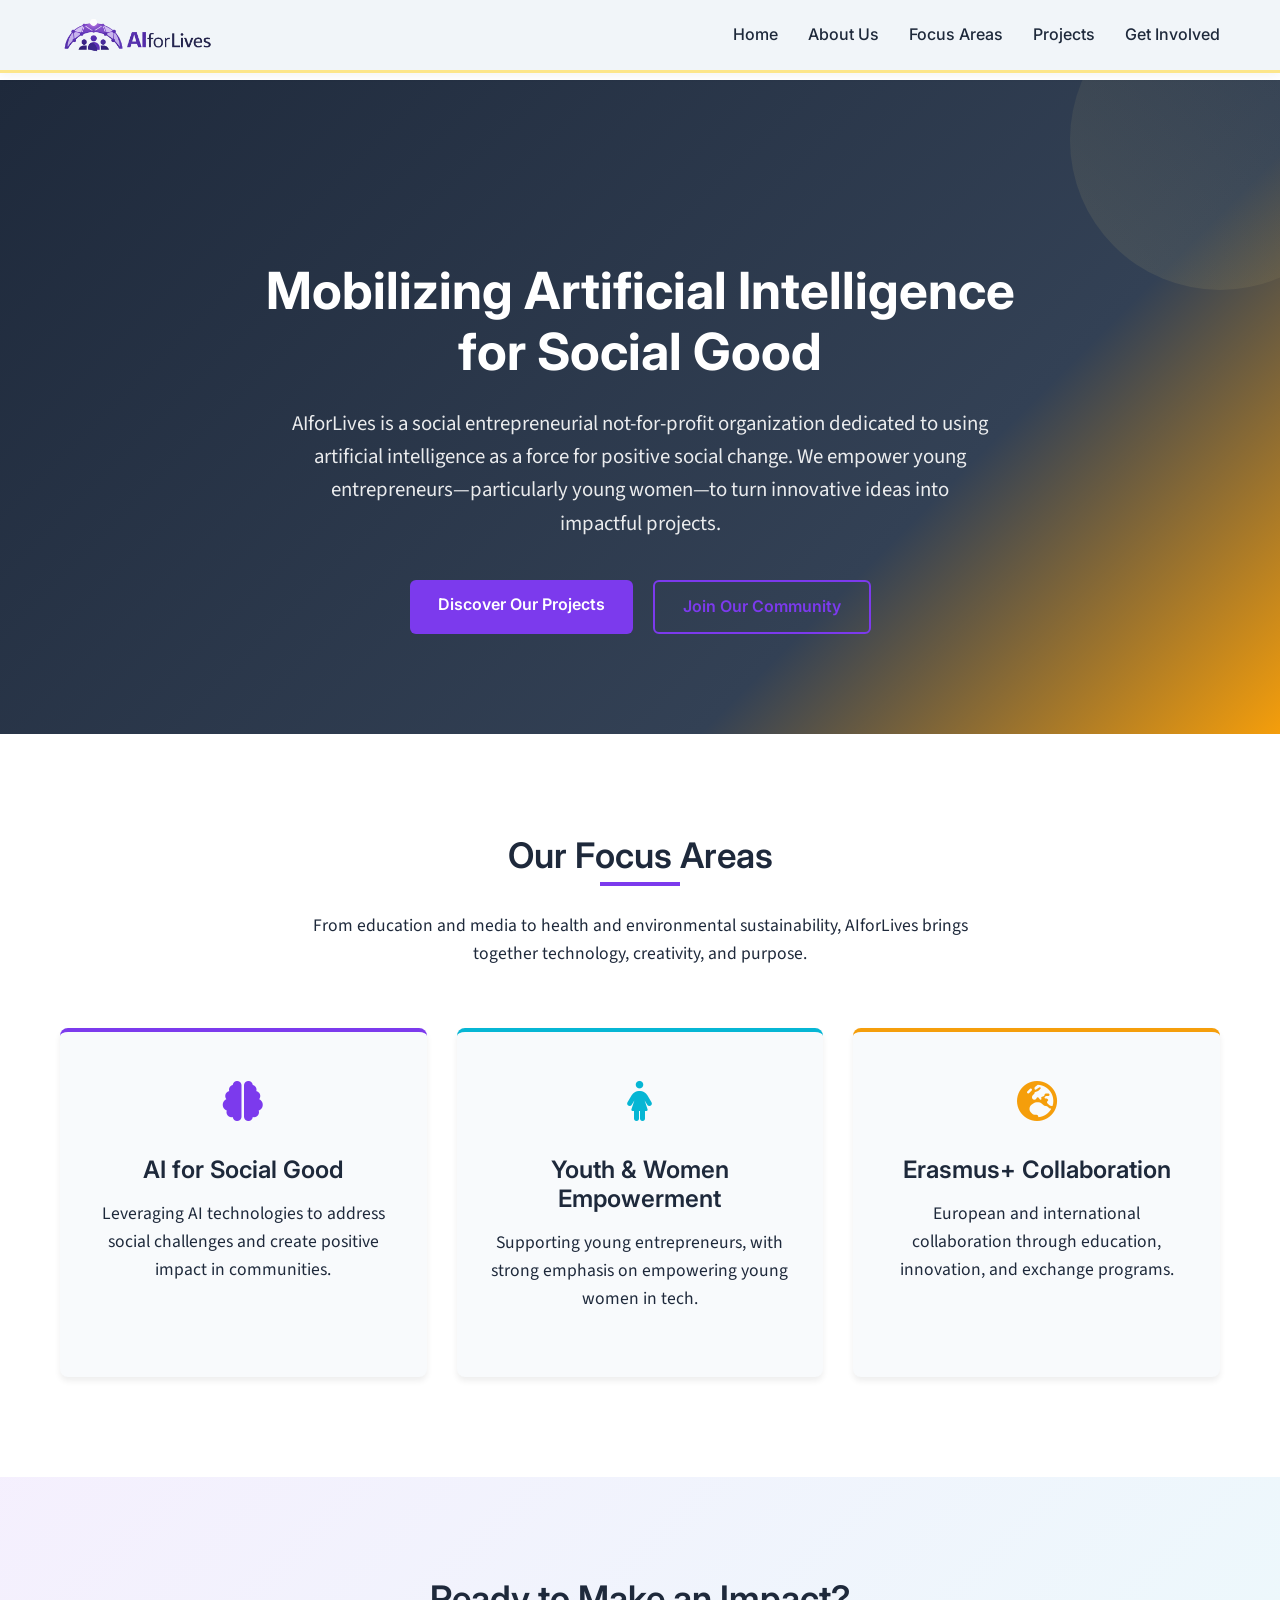
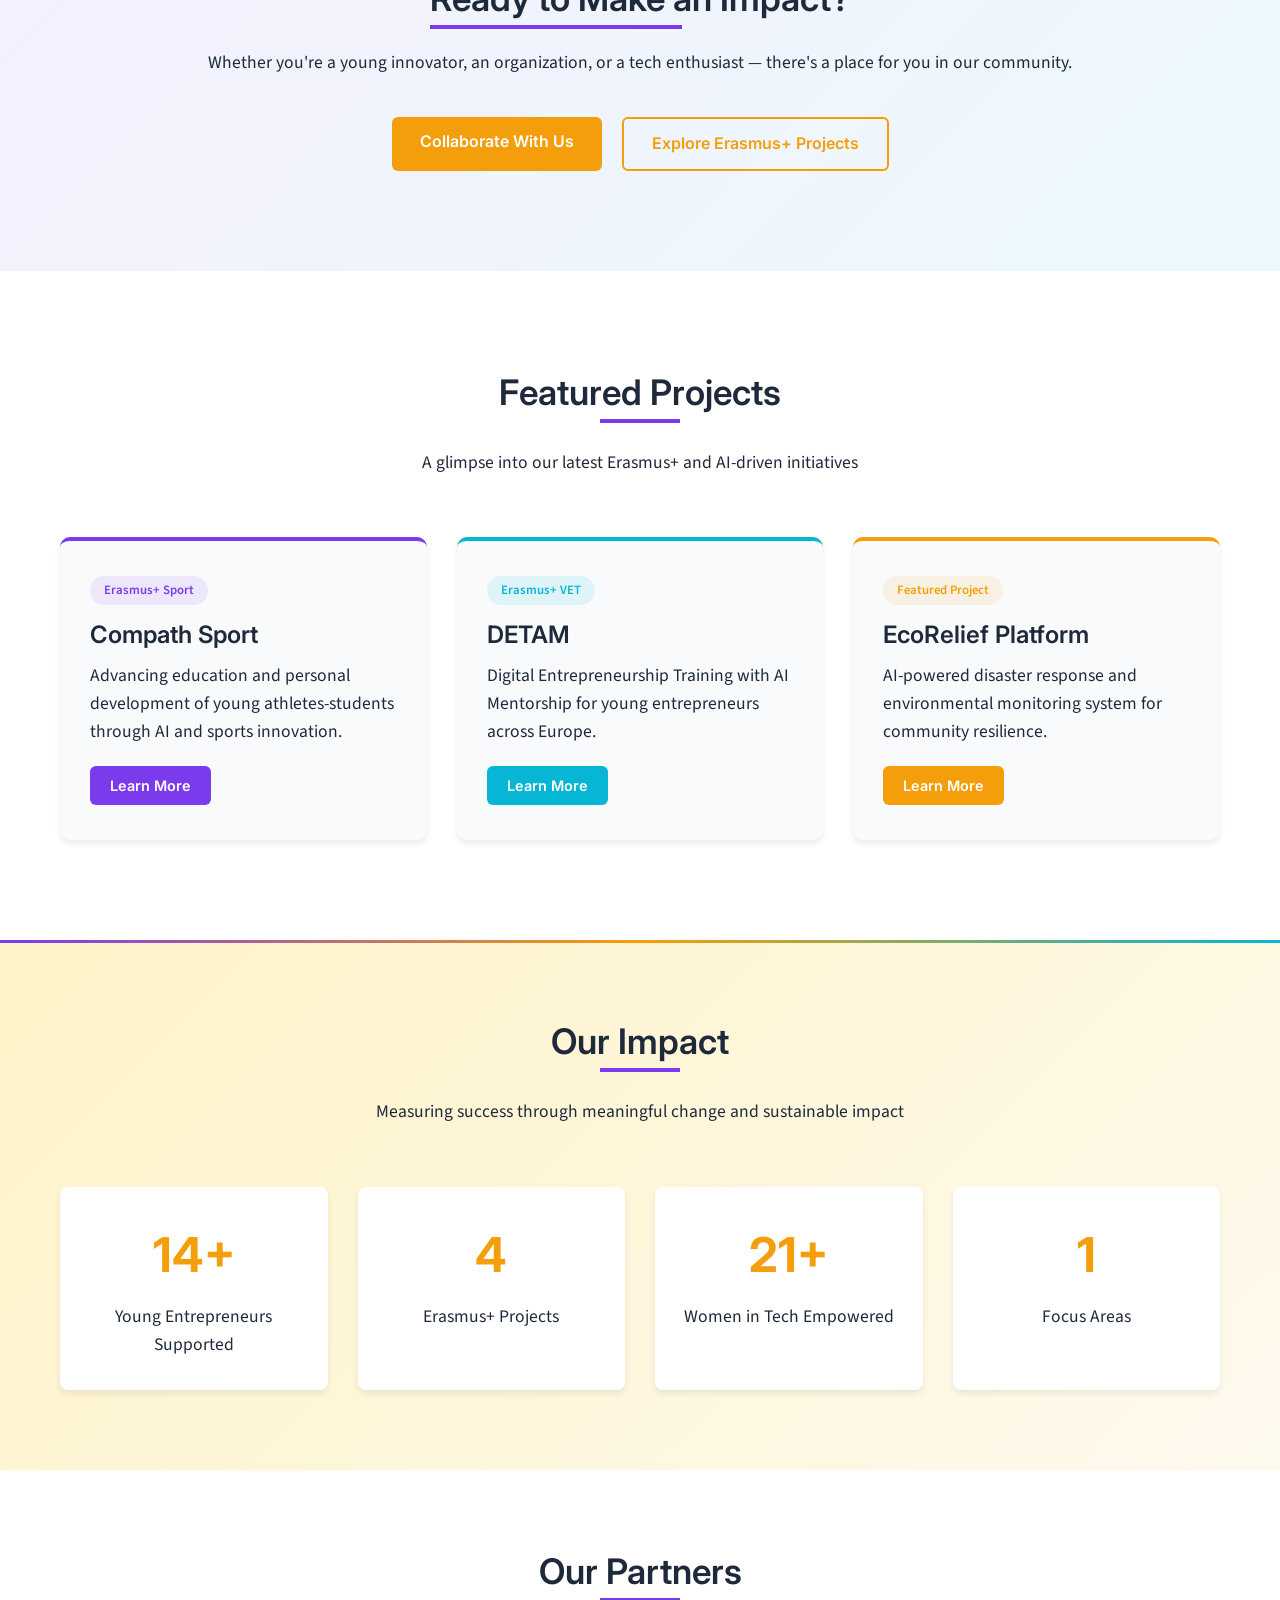
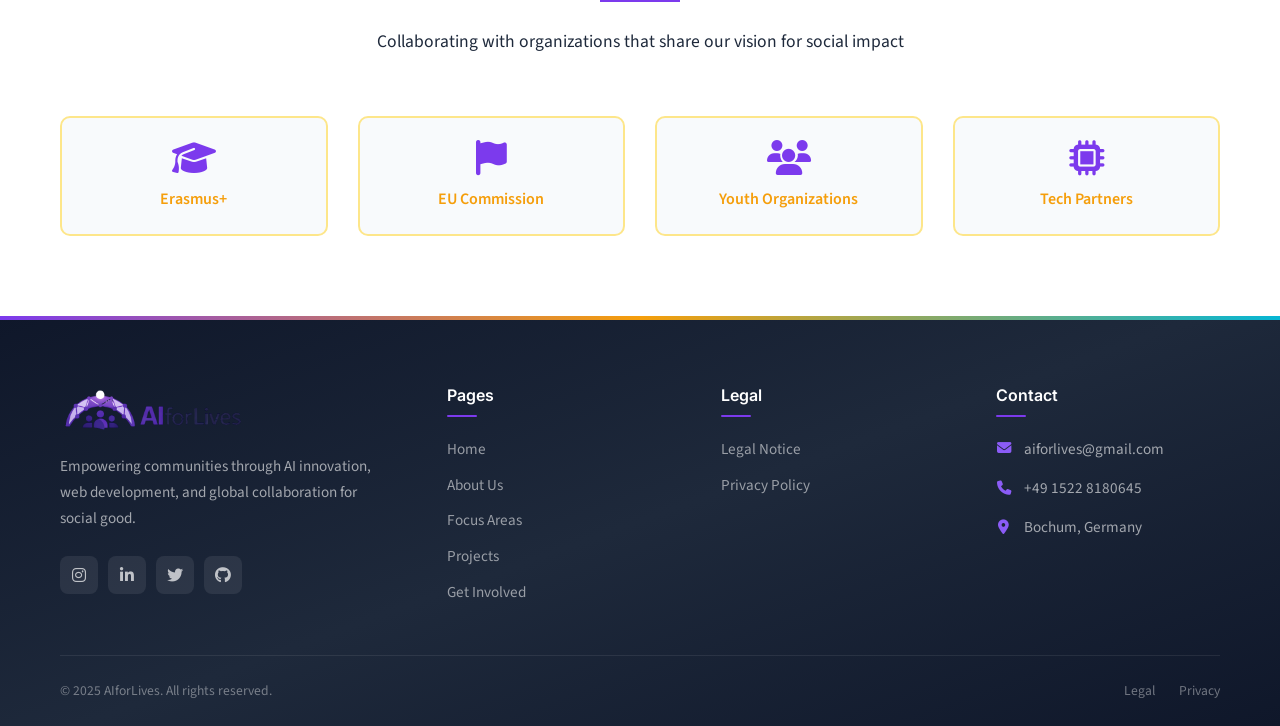
==== commit edd67a9f: "updated logo set" ====
--- a/index.html
+++ b/index.html
@@ -28,15 +28,14 @@
     <link rel="stylesheet" href="css/responsive.css" />
 
     <!-- Favicon -->
-    <link rel="icon" type="image/x-icon" href="images/favicon.ico" />
+    <link rel="icon" type="image/png" href="images/logo/favicon.png" />
   </head>
   <body>
     <!-- Navigation -->
     <header>
       <div class="container header-container">
         <a href="index.html" class="logo">
-          <i class="fas fa-brain logo-icon"></i>
-          AIforLives
+          <img src="images/logo/logo.png" alt="AIforLives" class="logo-img" />
         </a>
 
         <button
@@ -163,7 +162,9 @@
               Advancing education and personal development of young
               athletes-students through AI and sports innovation.
             </p>
-            <a href="projects.html" class="btn btn-small btn-teal">Learn More</a>
+            <a href="projects.html" class="btn btn-small btn-teal"
+              >Learn More</a
+            >
           </div>
 
           <div class="featured-card">
@@ -173,7 +174,9 @@
               Digital Entrepreneurship Training with AI Mentorship for young
               entrepreneurs across Europe.
             </p>
-            <a href="projects.html" class="btn btn-small btn-coral">Learn More</a>
+            <a href="projects.html" class="btn btn-small btn-coral"
+              >Learn More</a
+            >
           </div>
 
           <div class="featured-card">
@@ -183,7 +186,9 @@
               AI-powered disaster response and environmental monitoring system
               for community resilience.
             </p>
-            <a href="projects.html" class="btn btn-small btn-brown">Learn More</a>
+            <a href="projects.html" class="btn btn-small btn-brown"
+              >Learn More</a
+            >
           </div>
         </div>
       </div>
@@ -261,18 +266,25 @@
           <div class="footer-grid">
             <div class="footer-brand">
               <div class="footer-logo">
-                <span class="logo-icon">AI</span>
-                <span class="logo-text">forLives</span>
+                <img src="images/logo/logo.png" alt="AIforLives" class="footer-logo-img" />
               </div>
               <p class="footer-description">
                 Empowering communities through AI innovation, web development,
                 and global collaboration for social good.
               </p>
               <div class="footer-social">
-                <a href="#" aria-label="Instagram"><i class="fab fa-instagram"></i></a>
-                <a href="#" aria-label="LinkedIn"><i class="fab fa-linkedin-in"></i></a>
-                <a href="#" aria-label="Twitter"><i class="fab fa-twitter"></i></a>
-                <a href="#" aria-label="GitHub"><i class="fab fa-github"></i></a>
+                <a href="#" aria-label="Instagram"
+                  ><i class="fab fa-instagram"></i
+                ></a>
+                <a href="#" aria-label="LinkedIn"
+                  ><i class="fab fa-linkedin-in"></i
+                ></a>
+                <a href="#" aria-label="Twitter"
+                  ><i class="fab fa-twitter"></i
+                ></a>
+                <a href="#" aria-label="GitHub"
+                  ><i class="fab fa-github"></i
+                ></a>
               </div>
             </div>
             <div class="footer-col">
--- a/css/style.css
+++ b/css/style.css
@@ -1,18 +1,47 @@
 /* CSS Variables */
 :root {
-  --primary-blue: #1a365d;
-  --primary-blue-light: #2d4a8a;
-  --teal: #2d9c9c;
-  --teal-light: #4abfbf;
-  --coral: #ff6b6b;
-  --coral-light: #ff8e8e;
-  --brown: #a67c52; /* Medium brown */
-  --brown-light: #d7ccc8; /* Light brown */
-  --brown-warm: #e8d8c9; /* Warm light brown */
-  --light-gray: #f7fafc;
+  --primary-blue: #1e293b;
+  --primary-blue-light: #334155;
+  --teal: #7c3aed;
+  --teal-light: #8b5cf6;
+  --teal-dark: #6d28d9;
+  --teal-bg: #ede9fe;
+  --teal-bg-mid: #c4b5fd;
+  --teal-bg-light: #ddd6fe;
+  --coral: #06b6d4;
+  --coral-light: #22d3ee;
+  --coral-dark: #0891b2;
+  --coral-bg: #cffafe;
+  --coral-bg-mid: #67e8f9;
+  --coral-bg-light: #a5f3fc;
+  --brown: #f59e0b;
+  --brown-light: #fde68a;
+  --brown-warm: #fef3c7;
+  --brown-dark: #d97706;
+  --brown-mid: #fbbf24;
+  --brown-warm-bg: #fef9ee;
+  --light-gray: #f8fafc;
+  --light-gray-alt: #f1f5f9;
   --medium-gray: #e2e8f0;
-  --dark-gray: #2d3748;
+  --dark-gray: #1e293b;
+  --footer-dark: #0f172a;
+  --placeholder: #a0aec0;
+  --error: #ef4444;
+  --success: #4caf50;
+  --success-dark: #2e7d32;
+  --success-bg: #e8f5e9;
   --white: #ffffff;
+
+  /* Transparent palette colors */
+  --teal-10: rgba(124, 58, 237, 0.1);
+  --teal-08: rgba(124, 58, 237, 0.08);
+  --teal-15: rgba(124, 58, 237, 0.15);
+  --coral-10: rgba(6, 182, 212, 0.1);
+  --coral-08: rgba(6, 182, 212, 0.08);
+  --brown-10: rgba(245, 158, 11, 0.1);
+  --error-05: rgba(239, 68, 68, 0.05);
+  --error-10: rgba(239, 68, 68, 0.1);
+
   --transition: all 0.3s ease;
   --shadow: 0 4px 6px rgba(0, 0, 0, 0.07);
   --shadow-lg: 0 10px 25px rgba(0, 0, 0, 0.1);
@@ -25,11 +54,11 @@
   --space-xl: 80px;
 
   /* Alias variables (used by projects.css & legal.css) */
-  --primary: #1a365d;
-  --secondary: #2d9c9c;
-  --accent: #ff6b6b;
-  --gray: #718096;
-  --light: #f7fafc;
+  --primary: #1e293b;
+  --secondary: #7c3aed;
+  --accent: #06b6d4;
+  --gray: #64748b;
+  --light: #f8fafc;
 }
 
 /* Reset & Base Styles */
@@ -181,10 +210,10 @@
   color: var(--primary-blue);
 }
 
-.logo-icon {
-  color: var(--teal);
-  margin-right: 8px;
-  font-size: 1.8rem;
+.logo-img {
+  height: 40px;
+  width: auto;
+  object-fit: contain;
 }
 
 nav ul {
@@ -264,7 +293,7 @@
 }
 
 .btn-brown:hover {
-  background-color: #8c6b45;
+  background-color: var(--brown-dark);
   color: var(--white);
   transform: translateY(-2px);
 }
@@ -275,7 +304,7 @@
 }
 
 .btn-brown-light:hover {
-  background-color: #c5b7b0;
+  background-color: var(--brown-mid);
   color: var(--dark-gray);
   transform: translateY(-2px);
 }
@@ -445,8 +474,8 @@
   padding: 100px 0;
   background: linear-gradient(
     135deg,
-    rgba(45, 156, 156, 0.1) 0%,
-    rgba(26, 54, 93, 0.1) 100%
+    var(--teal-08) 0%,
+    var(--coral-08) 100%
   );
   text-align: center;
 }
@@ -465,7 +494,7 @@
 
 /* Footer */
 .footer {
-  background: linear-gradient(160deg, #0f2240 0%, #1a365d 50%, #152642 100%);
+  background: linear-gradient(160deg, var(--footer-dark) 0%, var(--primary-blue) 50%, var(--footer-dark) 100%);
   color: var(--white);
   position: relative;
 }
@@ -502,25 +531,10 @@
   margin-bottom: 20px;
 }
 
-.footer-logo .logo-icon {
-  display: inline-flex;
-  align-items: center;
-  justify-content: center;
-  width: 40px;
-  height: 40px;
-  background: var(--teal);
-  border-radius: 10px;
-  font-weight: 700;
-  font-size: 0.9rem;
-  color: var(--white);
-  font-family: "Inter", sans-serif;
-}
-
-.footer-logo .logo-text {
-  font-weight: 700;
-  font-size: 1.4rem;
-  font-family: "Inter", sans-serif;
-  color: var(--white);
+.footer-logo-img {
+  height: 48px;
+  width: auto;
+  object-fit: contain;
 }
 
 .footer-description {
@@ -723,7 +737,7 @@
 /* Impact Stats Section */
 .impact-stats {
   padding: 80px 0;
-  background: linear-gradient(135deg, var(--brown-warm) 0%, #f1e8df 100%);
+  background: linear-gradient(135deg, var(--brown-warm) 0%, var(--brown-warm-bg) 100%);
   text-align: center;
 }
 
@@ -799,7 +813,7 @@
 
 .featured-tag {
   display: inline-block;
-  background: rgba(45, 156, 156, 0.1);
+  background: var(--teal-10);
   color: var(--teal);
   padding: 4px 14px;
   border-radius: 20px;
@@ -810,12 +824,12 @@
 }
 
 .featured-card:nth-child(2) .featured-tag {
-  background: rgba(255, 107, 107, 0.1);
+  background: var(--coral-10);
   color: var(--coral);
 }
 
 .featured-card:nth-child(3) .featured-tag {
-  background: rgba(166, 124, 82, 0.1);
+  background: var(--brown-10);
   color: var(--brown);
 }
 
@@ -875,7 +889,7 @@
 /* Update header with brown accent */
 header,
 .header {
-  background-color: var(--white);
+  background-color: var(--light-gray-alt);
   box-shadow: 0 2px 10px rgba(0, 0, 0, 0.05);
   position: fixed;
   width: 100%;
@@ -899,7 +913,7 @@
 }
 
 .cta-buttons .btn:nth-child(1):hover {
-  background-color: #8c6b45;
+  background-color: var(--brown-dark);
 }
 
 .cta-buttons .btn:nth-child(2) {
@@ -920,7 +934,7 @@
 
 /* Additional Utility Classes */
 .brown-section {
-  background: linear-gradient(135deg, var(--brown-warm) 0%, #f1e8df 100%);
+  background: linear-gradient(135deg, var(--brown-warm) 0%, var(--brown-warm-bg) 100%);
   position: relative;
 }
 
@@ -999,7 +1013,7 @@
 }
 
 .btn-brown:hover {
-  background-color: #8c6b45;
+  background-color: var(--brown-dark);
   color: var(--white);
 }
 
@@ -1010,22 +1024,22 @@
 
 /* Error States for Forms */
 .error {
-  border-color: var(--coral) !important;
-  background-color: rgba(255, 107, 107, 0.05) !important;
+  border-color: var(--error) !important;
+  background-color: var(--error-05) !important;
 }
 
 .error:focus {
-  box-shadow: 0 0 0 3px rgba(255, 107, 107, 0.1) !important;
+  box-shadow: 0 0 0 3px var(--error-10) !important;
 }
 
 .error-message {
-  color: var(--coral) !important;
+  color: var(--error) !important;
   font-size: 0.9rem !important;
   margin-top: 5px !important;
 }
 
 .checkbox-group.error label {
-  color: var(--coral) !important;
+  color: var(--error) !important;
 }
 
 /* Animation for form success */
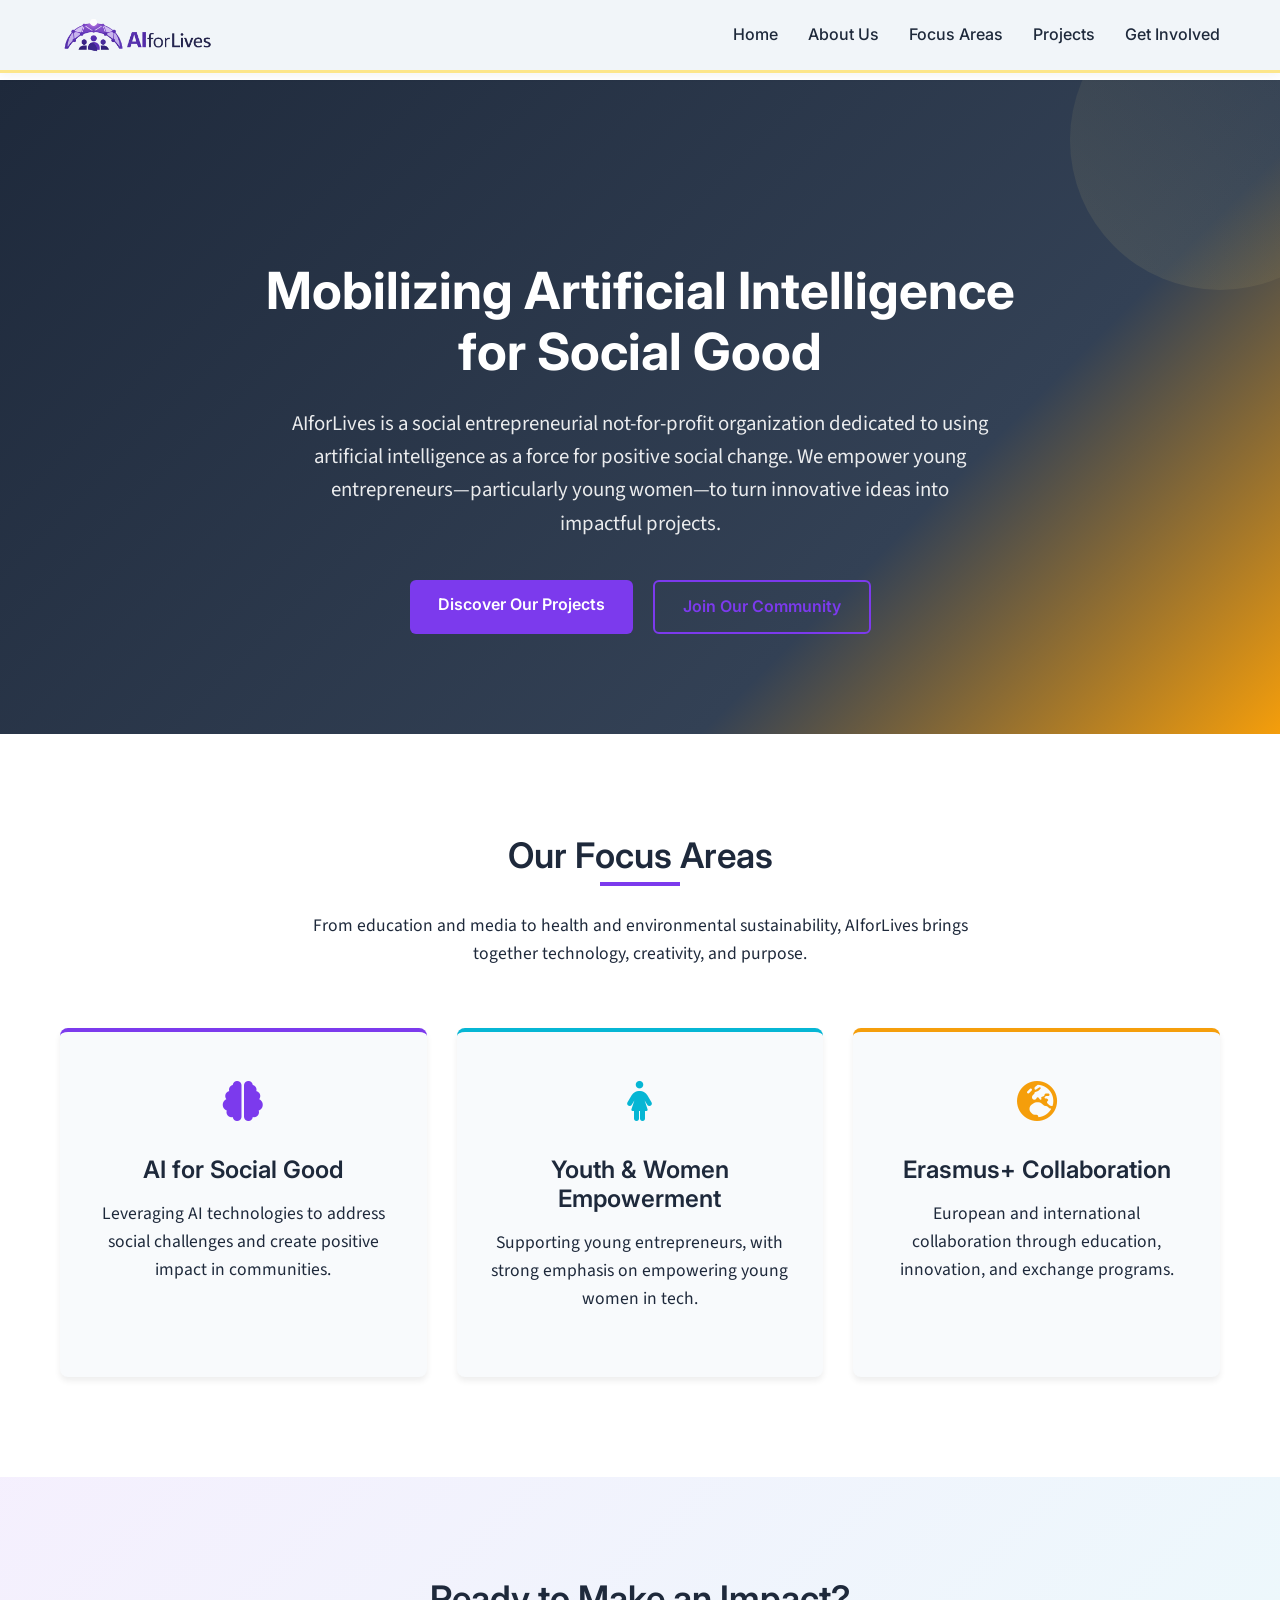
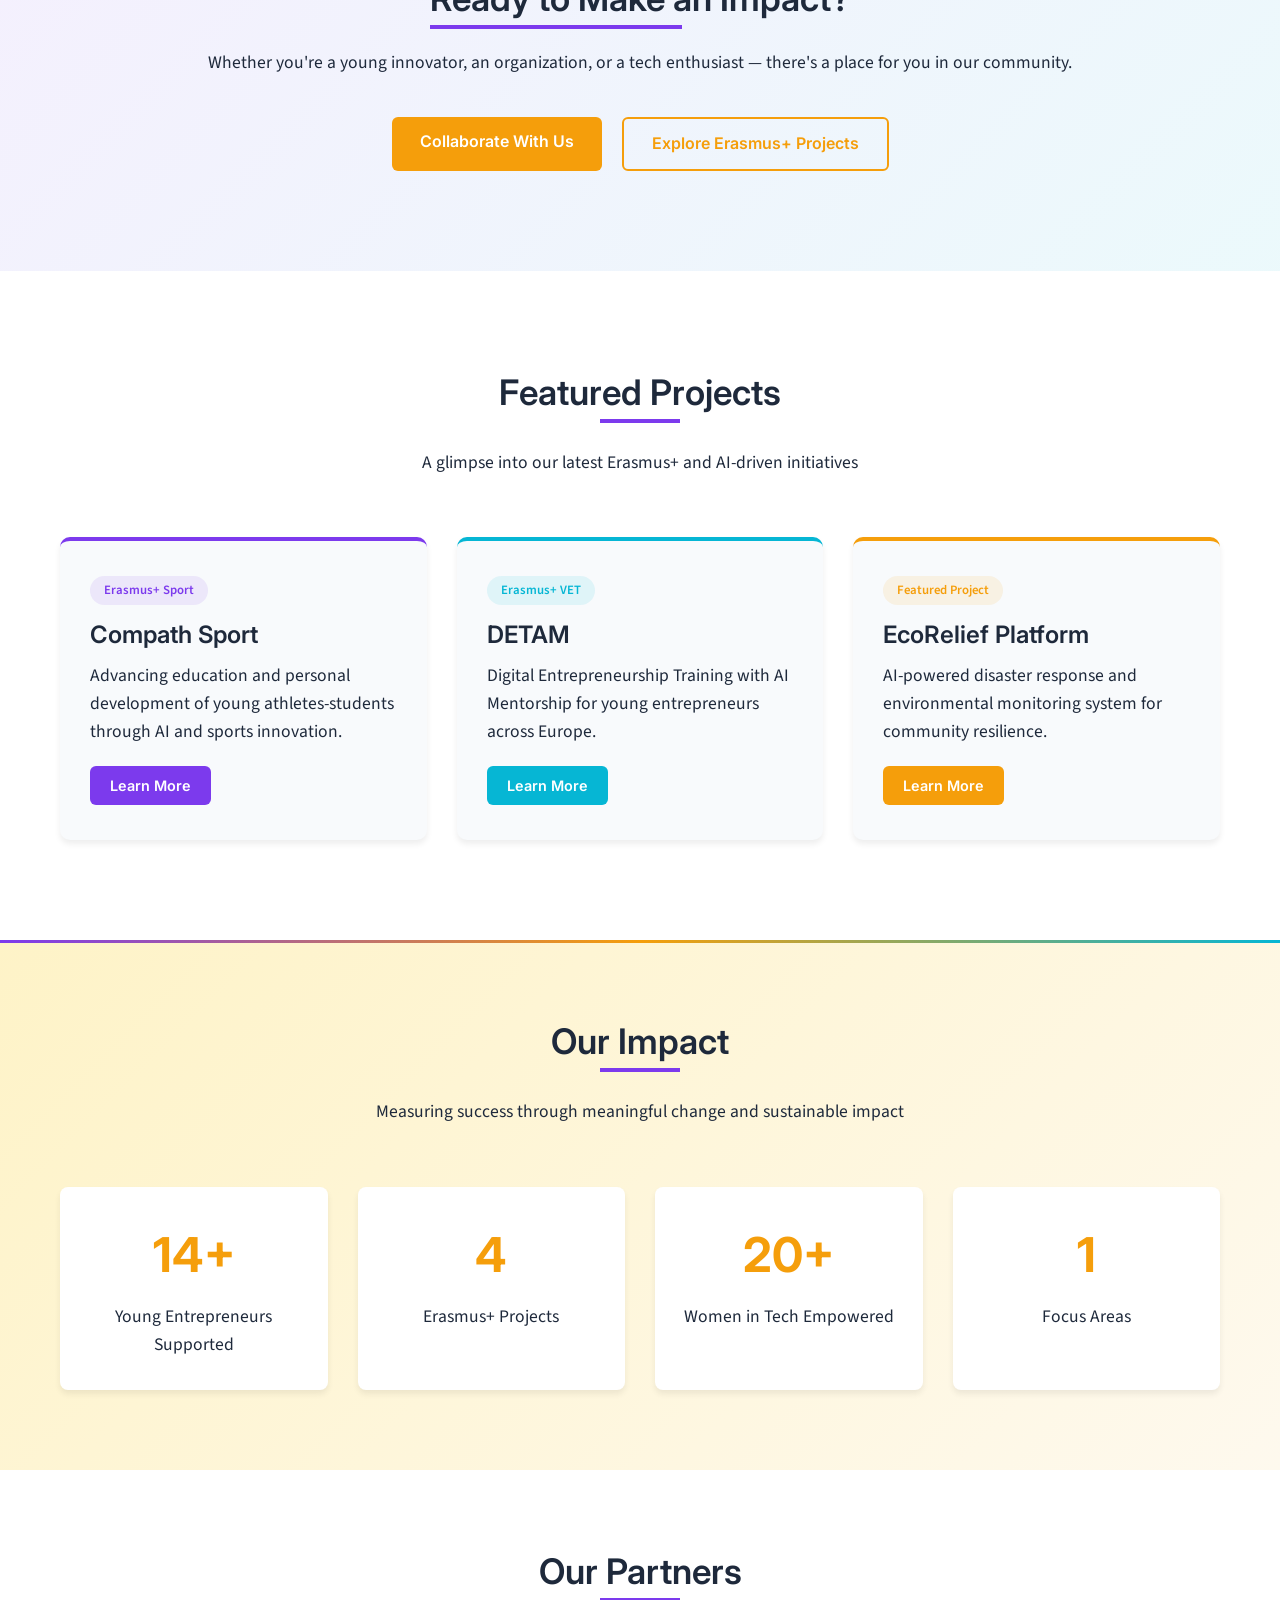
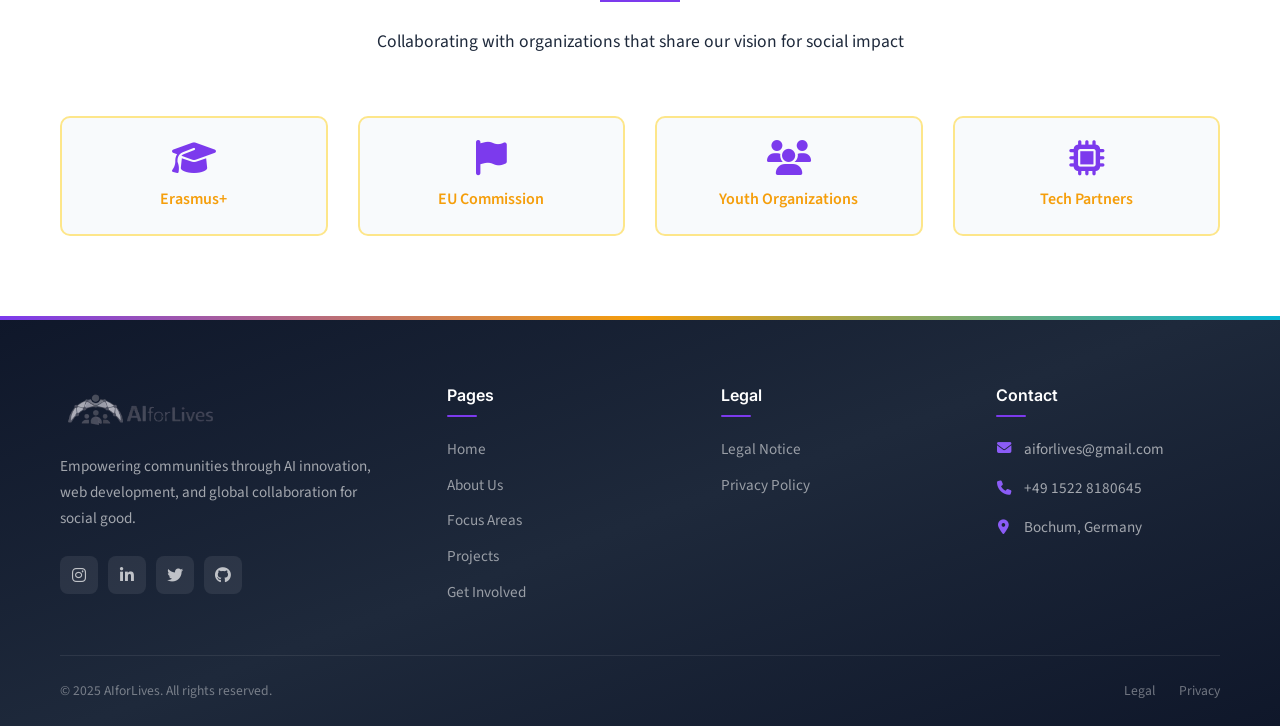
==== commit d9b0e3c5: "updated logo set" ====
--- a/index.html
+++ b/index.html
@@ -266,7 +266,7 @@
           <div class="footer-grid">
             <div class="footer-brand">
               <div class="footer-logo">
-                <img src="images/logo/logo.png" alt="AIforLives" class="footer-logo-img" />
+                <img src="images/logo/logo_mono_dark.png" alt="AIforLives" class="footer-logo-img" />
               </div>
               <p class="footer-description">
                 Empowering communities through AI innovation, web development,
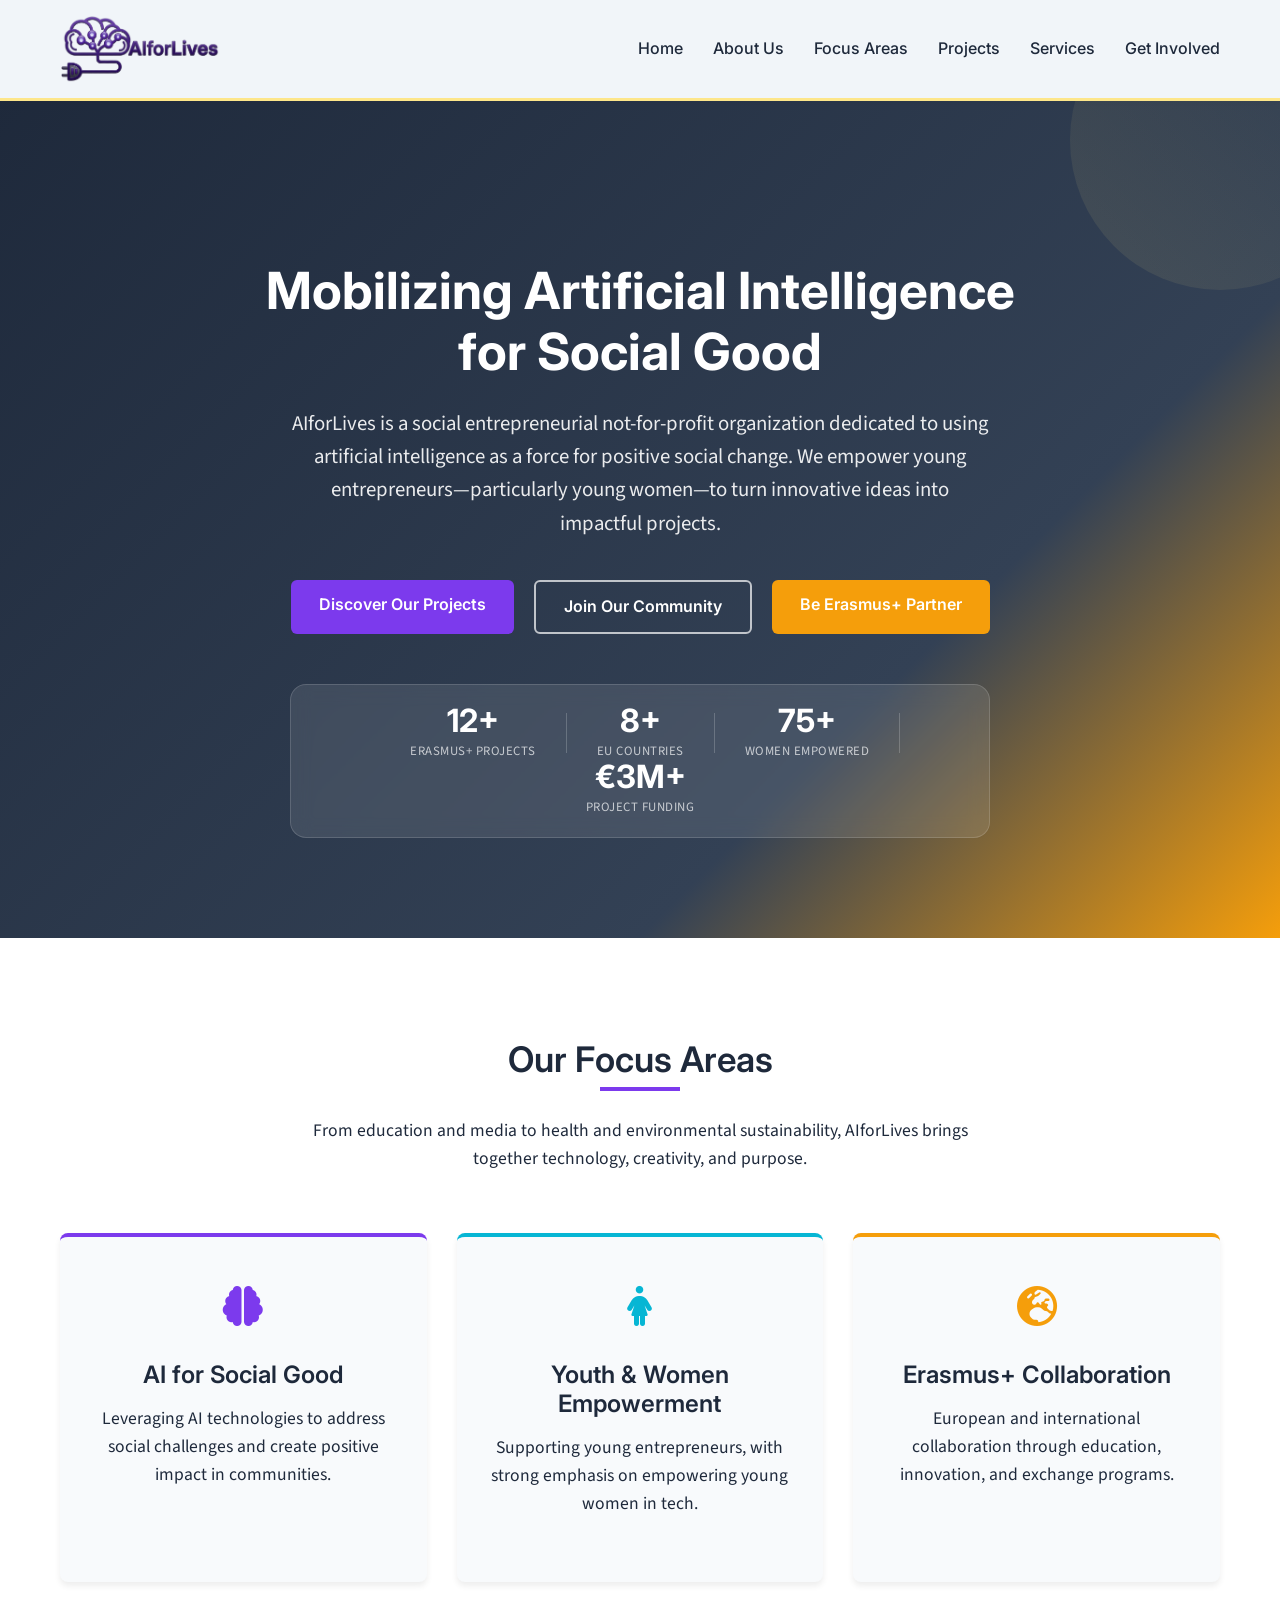
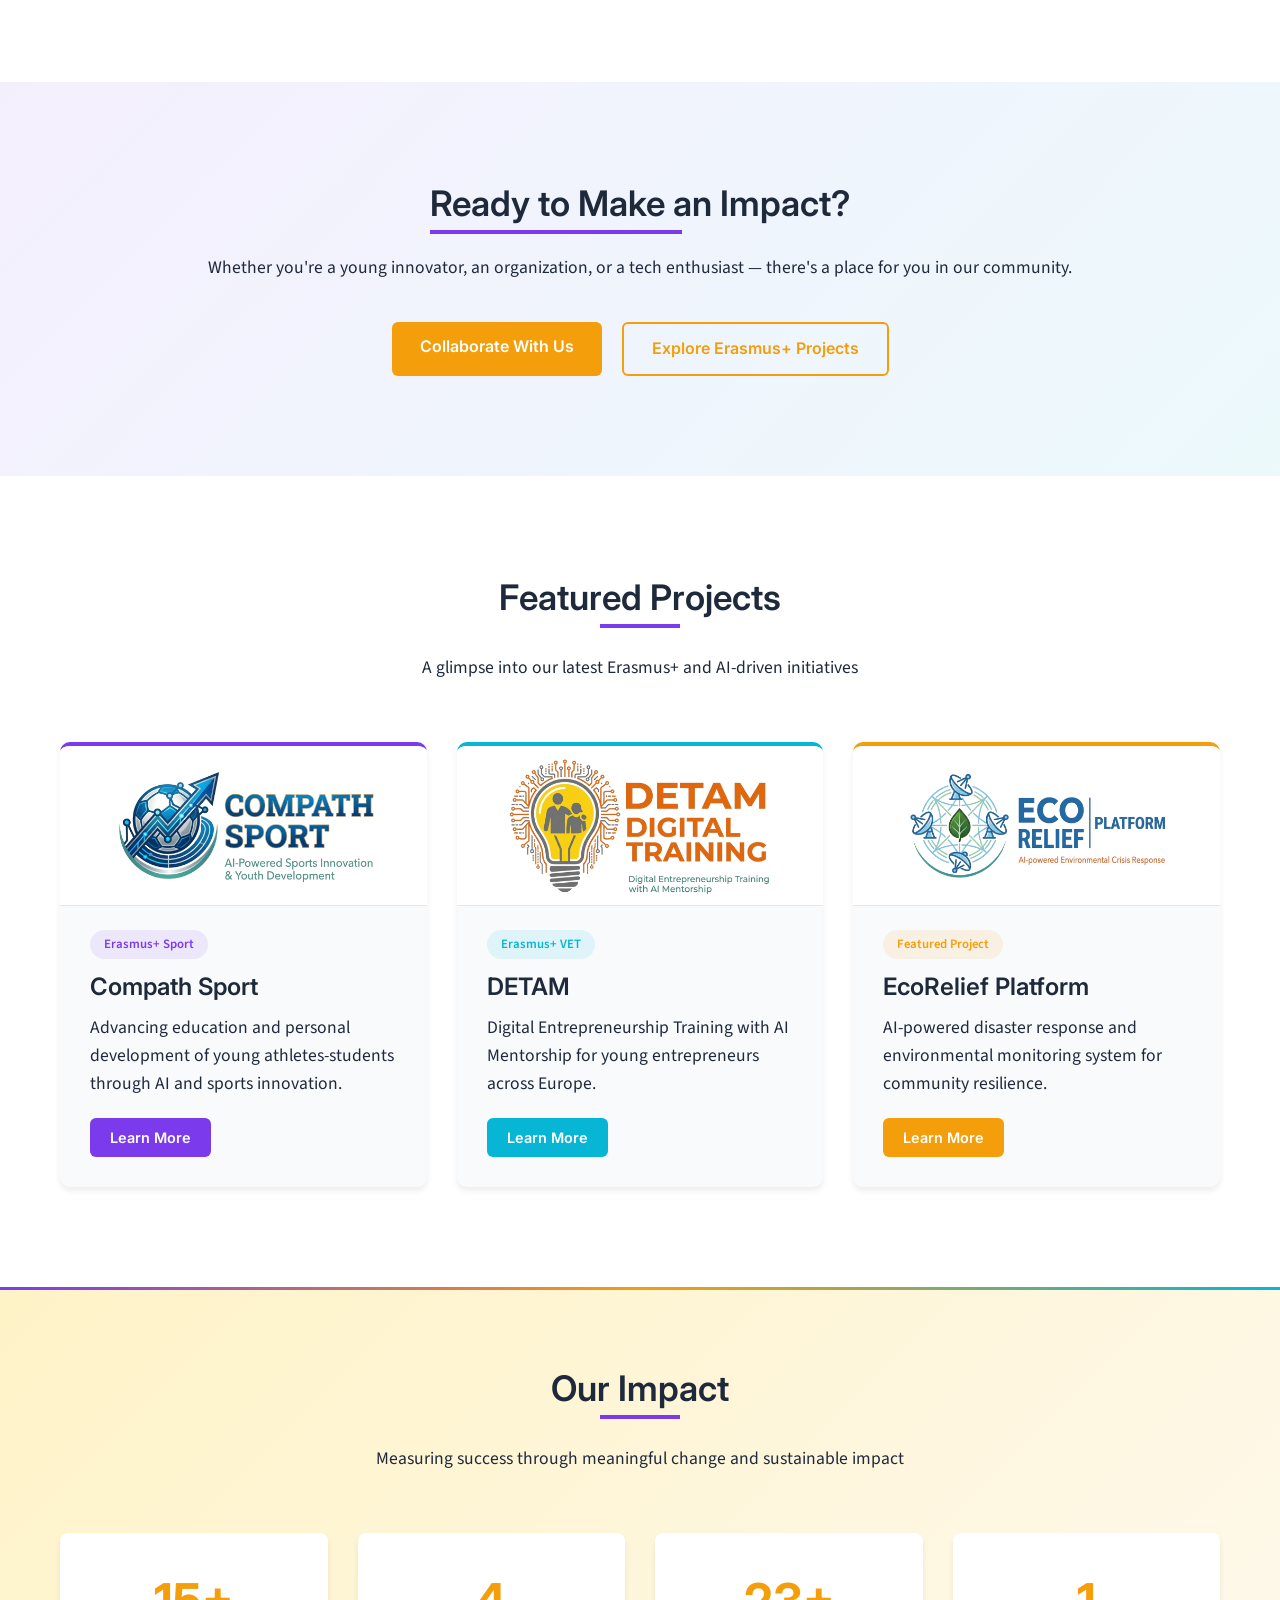
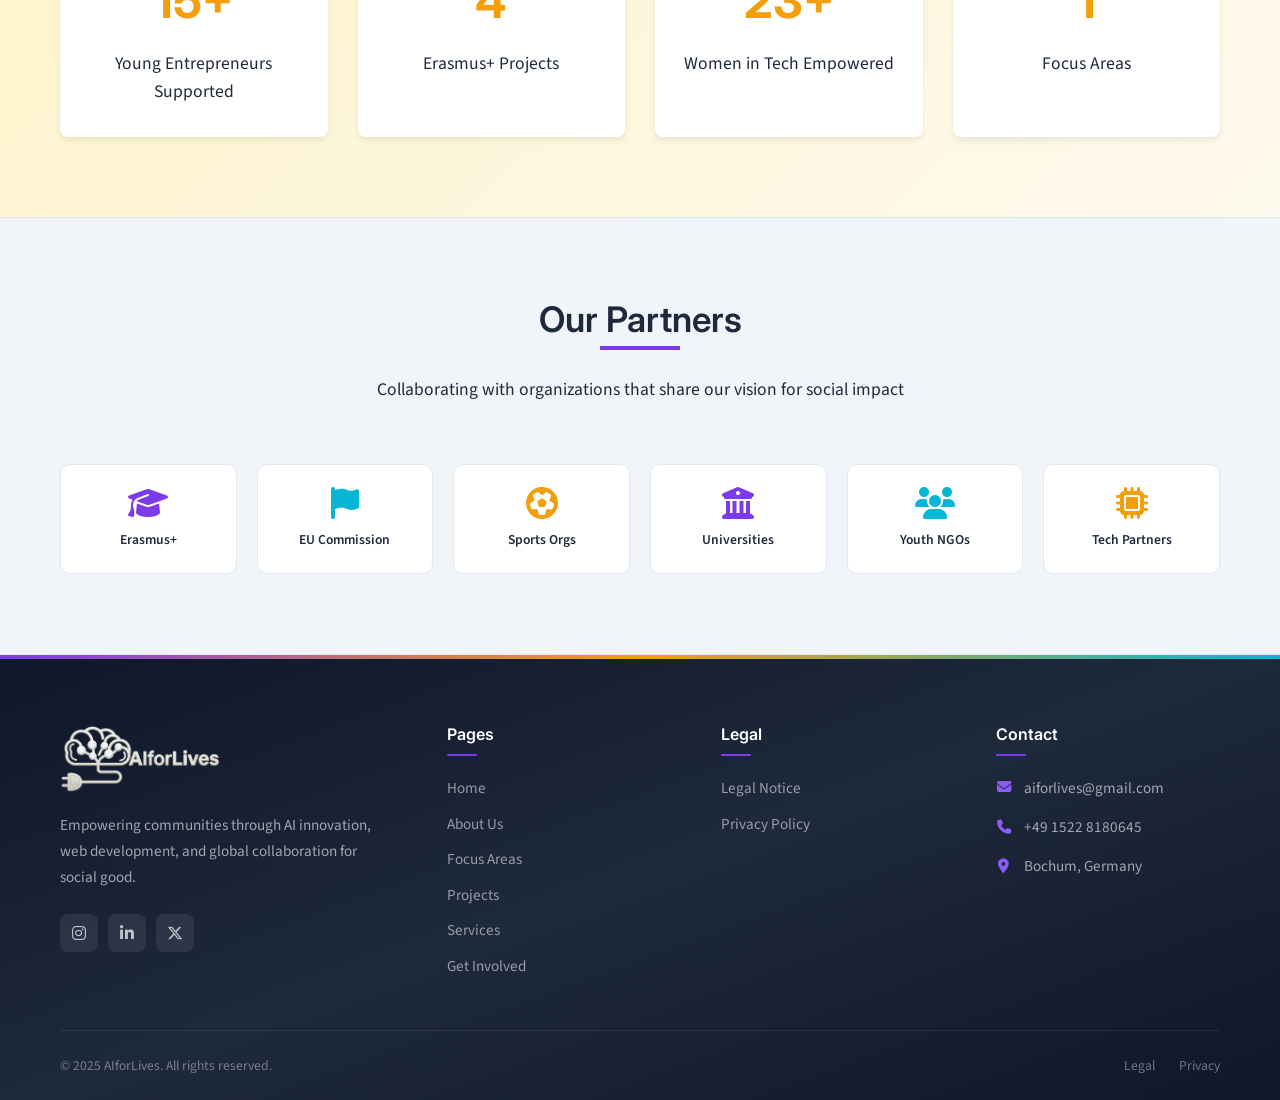
==== commit 9cac7359: "final version" ====
--- a/index.html
+++ b/index.html
@@ -9,6 +9,15 @@
       content="AIforLives is a social entrepreneurial not‑for‑profit organization dedicated to using artificial intelligence as a force for positive social change."
     />
 
+    <!-- Open Graph -->
+    <meta property="og:type"        content="website" />
+    <meta property="og:url"         content="https://www.aiforlives.com/" />
+    <meta property="og:title"       content="AI For Lives - Mobilizing AI for Social Good" />
+    <meta property="og:description" content="AIforLives is a social entrepreneurial not‑for‑profit organization dedicated to using artificial intelligence as a force for positive social change." />
+    <meta property="og:image"       content="https://www.aiforlives.com/images/logo/logo.png" />
+    <meta name="twitter:card"       content="summary_large_image" />
+    <meta name="twitter:site"       content="@aiforlives" />
+
     <!-- Fonts -->
     <link rel="preconnect" href="https://fonts.googleapis.com" />
     <link rel="preconnect" href="https://fonts.gstatic.com" crossorigin />
@@ -20,7 +29,7 @@
     <!-- Icons -->
     <link
       rel="stylesheet"
-      href="https://cdnjs.cloudflare.com/ajax/libs/font-awesome/6.4.0/css/all.min.css"
+      href="https://cdnjs.cloudflare.com/ajax/libs/font-awesome/6.7.2/css/all.min.css"
     />
 
     <!-- CSS -->
@@ -52,6 +61,7 @@
             <li><a href="about.html">About Us</a></li>
             <li><a href="focus.html">Focus Areas</a></li>
             <li><a href="projects.html">Projects</a></li>
+            <li><a href="services.html">Services</a></li>
             <li><a href="contact.html">Get Involved</a></li>
           </ul>
         </nav>
@@ -60,6 +70,7 @@
 
     <!-- Hero Section -->
     <section class="hero" id="home">
+      <div class="hero-bg-image"></div>
       <div class="container">
         <h1>Mobilizing Artificial Intelligence for Social Good</h1>
         <p>
@@ -75,6 +86,32 @@
           <a href="contact.html" class="btn btn-secondary"
             >Join Our Community</a
           >
+          <a href="https://docs.google.com/forms/d/e/1FAIpQLSfxHi47pwMNfy3Qve-RsNB4Aa1Nxmoe9XFEu64vbUYkCNPxMQ/viewform" target="_blank" rel="noopener" class="btn btn-brown"
+            >Be Erasmus+ Partner</a
+          >
+        </div>
+
+        <!-- Hero Stats Strip -->
+        <div class="hero-stats-strip">
+          <div class="hero-stat">
+            <span class="hero-stat-num">12+</span>
+            <span class="hero-stat-label">Erasmus+ Projects</span>
+          </div>
+          <div class="hero-stat-divider"></div>
+          <div class="hero-stat">
+            <span class="hero-stat-num">8+</span>
+            <span class="hero-stat-label">EU Countries</span>
+          </div>
+          <div class="hero-stat-divider"></div>
+          <div class="hero-stat">
+            <span class="hero-stat-num">75+</span>
+            <span class="hero-stat-label">Women Empowered</span>
+          </div>
+          <div class="hero-stat-divider"></div>
+          <div class="hero-stat">
+            <span class="hero-stat-num">€3M+</span>
+            <span class="hero-stat-label">Project Funding</span>
+          </div>
         </div>
       </div>
     </section>
@@ -156,39 +193,42 @@
 
         <div class="featured-grid">
           <div class="featured-card">
-            <div class="featured-tag">Erasmus+ Sport</div>
-            <h3>Compath Sport</h3>
-            <p>
-              Advancing education and personal development of young
-              athletes-students through AI and sports innovation.
-            </p>
-            <a href="projects.html" class="btn btn-small btn-teal"
-              >Learn More</a
-            >
+            <div class="featured-card-img" style="background-image: url('images/projects/compath.png')"></div>
+            <div class="featured-card-body">
+              <div class="featured-tag">Erasmus+ Sport</div>
+              <h3>Compath Sport</h3>
+              <p>
+                Advancing education and personal development of young
+                athletes-students through AI and sports innovation.
+              </p>
+              <a href="projects.html" class="btn btn-small btn-teal">Learn More</a>
+            </div>
           </div>
 
           <div class="featured-card">
-            <div class="featured-tag">Erasmus+ VET</div>
-            <h3>DETAM</h3>
-            <p>
-              Digital Entrepreneurship Training with AI Mentorship for young
-              entrepreneurs across Europe.
-            </p>
-            <a href="projects.html" class="btn btn-small btn-coral"
-              >Learn More</a
-            >
+            <div class="featured-card-img" style="background-image: url('images/projects/detam.png')"></div>
+            <div class="featured-card-body">
+              <div class="featured-tag">Erasmus+ VET</div>
+              <h3>DETAM</h3>
+              <p>
+                Digital Entrepreneurship Training with AI Mentorship for young
+                entrepreneurs across Europe.
+              </p>
+              <a href="projects.html" class="btn btn-small btn-coral">Learn More</a>
+            </div>
           </div>
 
           <div class="featured-card">
-            <div class="featured-tag">Featured Project</div>
-            <h3>EcoRelief Platform</h3>
-            <p>
-              AI-powered disaster response and environmental monitoring system
-              for community resilience.
-            </p>
-            <a href="projects.html" class="btn btn-small btn-brown"
-              >Learn More</a
-            >
+            <div class="featured-card-img" style="background-image: url('images/projects/ecorelief.png')"></div>
+            <div class="featured-card-body">
+              <div class="featured-tag">Featured Project</div>
+              <h3>EcoRelief Platform</h3>
+              <p>
+                AI-powered disaster response and environmental monitoring system
+                for community resilience.
+              </p>
+              <a href="projects.html" class="btn btn-small btn-brown">Learn More</a>
+            </div>
           </div>
         </div>
       </div>
@@ -248,8 +288,16 @@
             <span>EU Commission</span>
           </div>
           <div class="partner-logo">
+            <i class="fas fa-futbol"></i>
+            <span>Sports Orgs</span>
+          </div>
+          <div class="partner-logo">
+            <i class="fas fa-university"></i>
+            <span>Universities</span>
+          </div>
+          <div class="partner-logo">
             <i class="fas fa-users"></i>
-            <span>Youth Organizations</span>
+            <span>Youth NGOs</span>
           </div>
           <div class="partner-logo">
             <i class="fas fa-microchip"></i>
@@ -266,25 +314,16 @@
           <div class="footer-grid">
             <div class="footer-brand">
               <div class="footer-logo">
-                <img src="images/logo/logo_mono_dark.png" alt="AIforLives" class="footer-logo-img" />
+                <img src="images/logo/logo_white.png" alt="AIforLives" class="footer-logo-img" />
               </div>
               <p class="footer-description">
                 Empowering communities through AI innovation, web development,
                 and global collaboration for social good.
               </p>
               <div class="footer-social">
-                <a href="#" aria-label="Instagram"
-                  ><i class="fab fa-instagram"></i
-                ></a>
-                <a href="#" aria-label="LinkedIn"
-                  ><i class="fab fa-linkedin-in"></i
-                ></a>
-                <a href="#" aria-label="Twitter"
-                  ><i class="fab fa-twitter"></i
-                ></a>
-                <a href="#" aria-label="GitHub"
-                  ><i class="fab fa-github"></i
-                ></a>
+                <a href="https://www.instagram.com/aiforlives/" target="_blank" rel="noopener" aria-label="Instagram"><i class="fab fa-instagram"></i></a>
+                <a href="https://www.linkedin.com/company/aiforlives/" target="_blank" rel="noopener" aria-label="LinkedIn"><i class="fab fa-linkedin-in"></i></a>
+                <a href="https://x.com/aiforlives" target="_blank" rel="noopener" aria-label="X (Twitter)"><i class="fab fa-x-twitter"></i></a>
               </div>
             </div>
             <div class="footer-col">
@@ -294,6 +333,7 @@
                 <li><a href="about.html">About Us</a></li>
                 <li><a href="focus.html">Focus Areas</a></li>
                 <li><a href="projects.html">Projects</a></li>
+                <li><a href="services.html">Services</a></li>
                 <li><a href="contact.html">Get Involved</a></li>
               </ul>
             </div>
--- a/css/style.css
+++ b/css/style.css
@@ -164,14 +164,31 @@
 
 .btn-secondary {
   background-color: transparent;
+  color: var(--white);
+  border: 2px solid rgba(255, 255, 255, 0.7);
+}
+
+.btn-secondary:hover {
+  background-color: rgba(255, 255, 255, 0.15);
+  color: var(--white);
+  border-color: var(--white);
+  transform: translateY(-2px);
+}
+
+/* On light backgrounds, secondary button reverts to dark */
+.cta-section .btn-secondary,
+.featured-projects .btn-secondary,
+.partners-section .btn-secondary {
   color: var(--teal);
-  border: 2px solid var(--teal);
-}
-
-.btn-secondary:hover {
+  border-color: var(--teal);
+}
+
+.cta-section .btn-secondary:hover,
+.featured-projects .btn-secondary:hover,
+.partners-section .btn-secondary:hover {
   background-color: var(--teal);
   color: var(--white);
-  transform: translateY(-2px);
+  border-color: var(--teal);
 }
 
 .btn-coral {
@@ -211,7 +228,7 @@
 }
 
 .logo-img {
-  height: 40px;
+  height: 68px;
   width: auto;
   object-fit: contain;
 }
@@ -265,6 +282,63 @@
 
 /* Legacy alt-nav classes kept for backwards compat — now mirrors main nav */
 
+/* Hero Stats Strip */
+.hero-stats-strip {
+  display: flex;
+  justify-content: center;
+  align-items: center;
+  gap: 0;
+  margin-top: 50px;
+  background: rgba(255,255,255,0.1);
+  backdrop-filter: blur(10px);
+  border: 1px solid rgba(255,255,255,0.15);
+  border-radius: 16px;
+  padding: 20px 40px;
+  max-width: 700px;
+  margin-left: auto;
+  margin-right: auto;
+  flex-wrap: wrap;
+}
+
+.hero-stat {
+  display: flex;
+  flex-direction: column;
+  align-items: center;
+  padding: 0 30px;
+}
+
+.hero-stat-num {
+  font-size: 2rem;
+  font-weight: 700;
+  font-family: "Inter", sans-serif;
+  color: var(--white);
+  line-height: 1;
+}
+
+.hero-stat-label {
+  font-size: 0.8rem;
+  color: rgba(255,255,255,0.7);
+  margin-top: 4px;
+  text-transform: uppercase;
+  letter-spacing: 0.5px;
+}
+
+.hero-stat-divider {
+  width: 1px;
+  height: 40px;
+  background: rgba(255,255,255,0.2);
+}
+
+@media (max-width: 576px) {
+  .hero-stats-strip {
+    padding: 16px 20px;
+    gap: 10px;
+  }
+  .hero-stat { padding: 0 15px; }
+  .hero-stat-num { font-size: 1.5rem; }
+  .hero-stat-divider { display: none; }
+}
+
 /* Hero Section */
 .hero h1 {
   color: var(--white);
@@ -323,6 +397,22 @@
   text-align: center;
   position: relative;
   overflow: hidden;
+}
+
+/* Hero background image overlay */
+.hero-bg-image {
+  position: absolute;
+  inset: 0;
+  background-image: url('https://images.unsplash.com/photo-1620712943543-bcc4688e7485?w=1600&q=80&auto=format&fit=crop');
+  background-size: cover;
+  background-position: center top;
+  opacity: 0.1;
+  z-index: 0;
+}
+
+.hero > .container {
+  position: relative;
+  z-index: 1;
 }
 
 .hero:before {
@@ -336,6 +426,7 @@
   border-radius: 50%;
   transform: translate(30%, -30%);
   opacity: 0.1;
+  z-index: 0;
 }
 
 /* Add brown accents to focus cards */
@@ -379,6 +470,21 @@
   overflow: hidden;
 }
 
+/* Page hero background image layer */
+.page-hero-bg {
+  position: absolute;
+  inset: 0;
+  background-size: cover;
+  background-position: center;
+  opacity: 0.12;
+  z-index: 0;
+}
+
+.page-hero > .container {
+  position: relative;
+  z-index: 1;
+}
+
 .page-hero:before {
   content: "";
   position: absolute;
@@ -387,6 +493,7 @@
   right: 0;
   height: 100px;
   background: linear-gradient(to top, var(--white), transparent);
+  z-index: 1;
 }
 
 .page-hero h1 {
@@ -532,7 +639,7 @@
 }
 
 .footer-logo-img {
-  height: 48px;
+  height: 68px;
   width: auto;
   object-fit: contain;
 }
@@ -790,12 +897,36 @@
 .featured-card {
   background: var(--light-gray);
   border-radius: 10px;
-  padding: 35px 30px;
+  overflow: hidden;
   box-shadow: var(--shadow);
   transition: var(--transition);
   border-top: 4px solid var(--teal);
   display: flex;
   flex-direction: column;
+}
+
+.featured-card-img {
+  height: 160px;
+  background-size: contain;
+  background-position: center;
+  background-repeat: no-repeat;
+  background-color: var(--white);
+  border-bottom: 1px solid var(--medium-gray);
+}
+
+.featured-card-body {
+  padding: 24px 30px 30px;
+  display: flex;
+  flex-direction: column;
+  flex: 1;
+}
+
+.featured-card-body .featured-tag { margin-bottom: 14px; }
+.featured-card-body h3 { margin-bottom: 12px; }
+.featured-card-body p  { flex: 1; margin-bottom: 20px; }
+
+.featured-card-body .btn {
+  align-self: flex-start;
 }
 
 .featured-card:nth-child(2) {
@@ -849,40 +980,56 @@
 /* Partners Section */
 .partners-section {
   padding: 80px 0;
-  background-color: var(--white);
+  background-color: var(--light-gray-alt);
+  border-top: 1px solid var(--medium-gray);
+  border-bottom: 1px solid var(--medium-gray);
 }
 
 .partners-grid {
   display: grid;
-  grid-template-columns: repeat(auto-fit, minmax(200px, 1fr));
-  gap: 30px;
+  grid-template-columns: repeat(6, 1fr);
+  gap: 20px;
   margin-top: 50px;
 }
 
+@media (max-width: 992px) {
+  .partners-grid { grid-template-columns: repeat(3, 1fr); }
+}
+@media (max-width: 576px) {
+  .partners-grid { grid-template-columns: repeat(2, 1fr); }
+}
+
 .partner-logo {
-  background: var(--light-gray);
-  border: 2px solid var(--brown-light);
+  background: var(--white);
+  border: 1px solid var(--medium-gray);
   border-radius: 10px;
-  height: 120px;
+  height: 110px;
   display: flex;
   flex-direction: column;
   align-items: center;
   justify-content: center;
-  gap: 12px;
+  gap: 10px;
   font-weight: 600;
-  color: var(--brown);
-  font-size: 1rem;
+  color: var(--dark-gray);
+  font-size: 0.85rem;
   transition: var(--transition);
 }
 
 .partner-logo i {
-  font-size: 2.2rem;
+  font-size: 2rem;
   color: var(--teal);
 }
 
+.partner-logo:nth-child(2) i { color: var(--coral); }
+.partner-logo:nth-child(3) i { color: var(--brown); }
+.partner-logo:nth-child(4) i { color: var(--teal); }
+.partner-logo:nth-child(5) i { color: var(--coral); }
+.partner-logo:nth-child(6) i { color: var(--brown); }
+
 .partner-logo:hover {
-  background: var(--brown-warm);
-  transform: translateY(-5px);
+  background: var(--white);
+  border-color: var(--teal);
+  transform: translateY(-4px);
   box-shadow: var(--shadow);
 }
 
--- a/css/responsive.css
+++ b/css/responsive.css
@@ -72,19 +72,29 @@
     margin: 0 0 20px 0;
   }
 
-  /* Alternative nav (projects, legal, privacy pages) — now uses same structure */
-
   .hero-buttons,
   .cta-buttons {
     flex-direction: column;
     align-items: center;
   }
 
-  .btn {
+  /* Fix: hero buttons full width but not too narrow */
+  .hero-buttons .btn,
+  .cta-buttons .btn {
     width: 100%;
-    max-width: 300px;
+    max-width: 340px;
     text-align: center;
     margin-bottom: 10px;
+  }
+
+  /* Fix: hero stats strip at mid-size */
+  .hero-stats-strip {
+    gap: 0;
+    padding: 16px 24px;
+  }
+
+  .hero-stat {
+    padding: 8px 16px;
   }
 
   .focus-cards {
